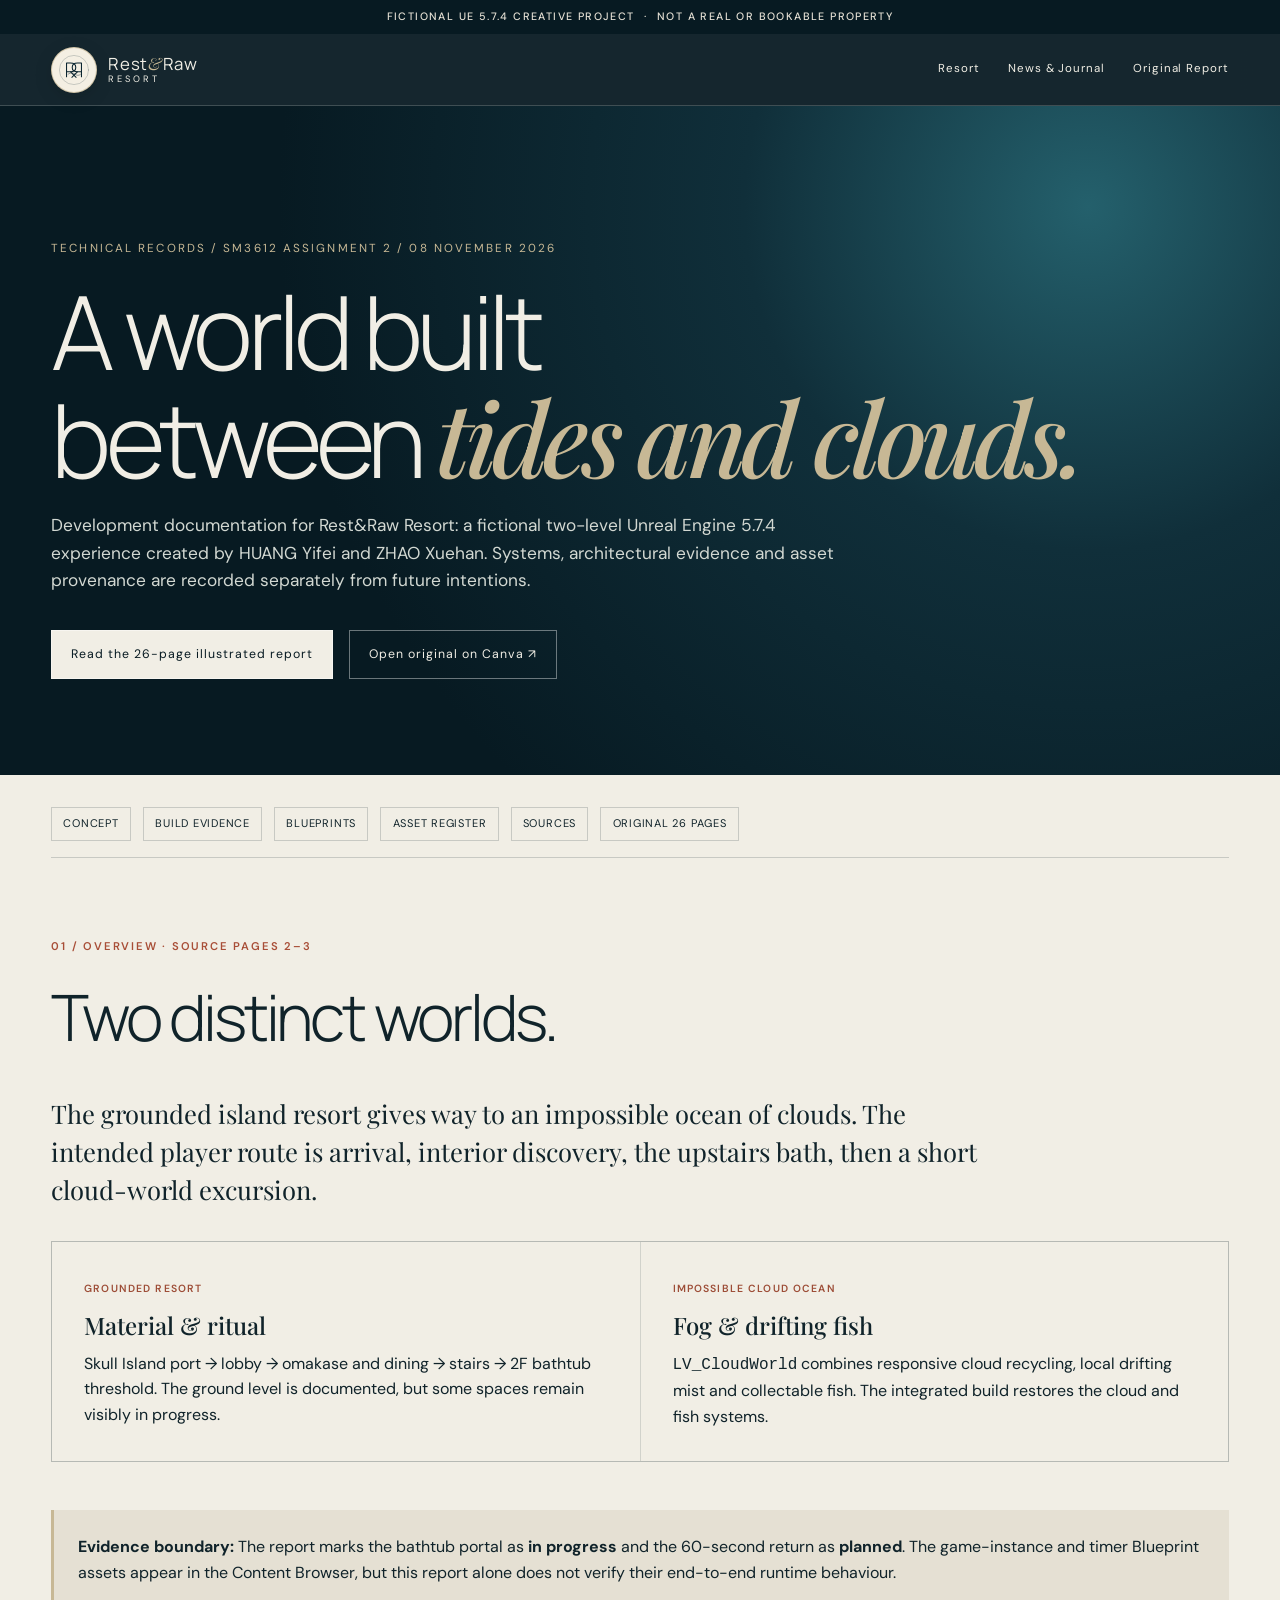
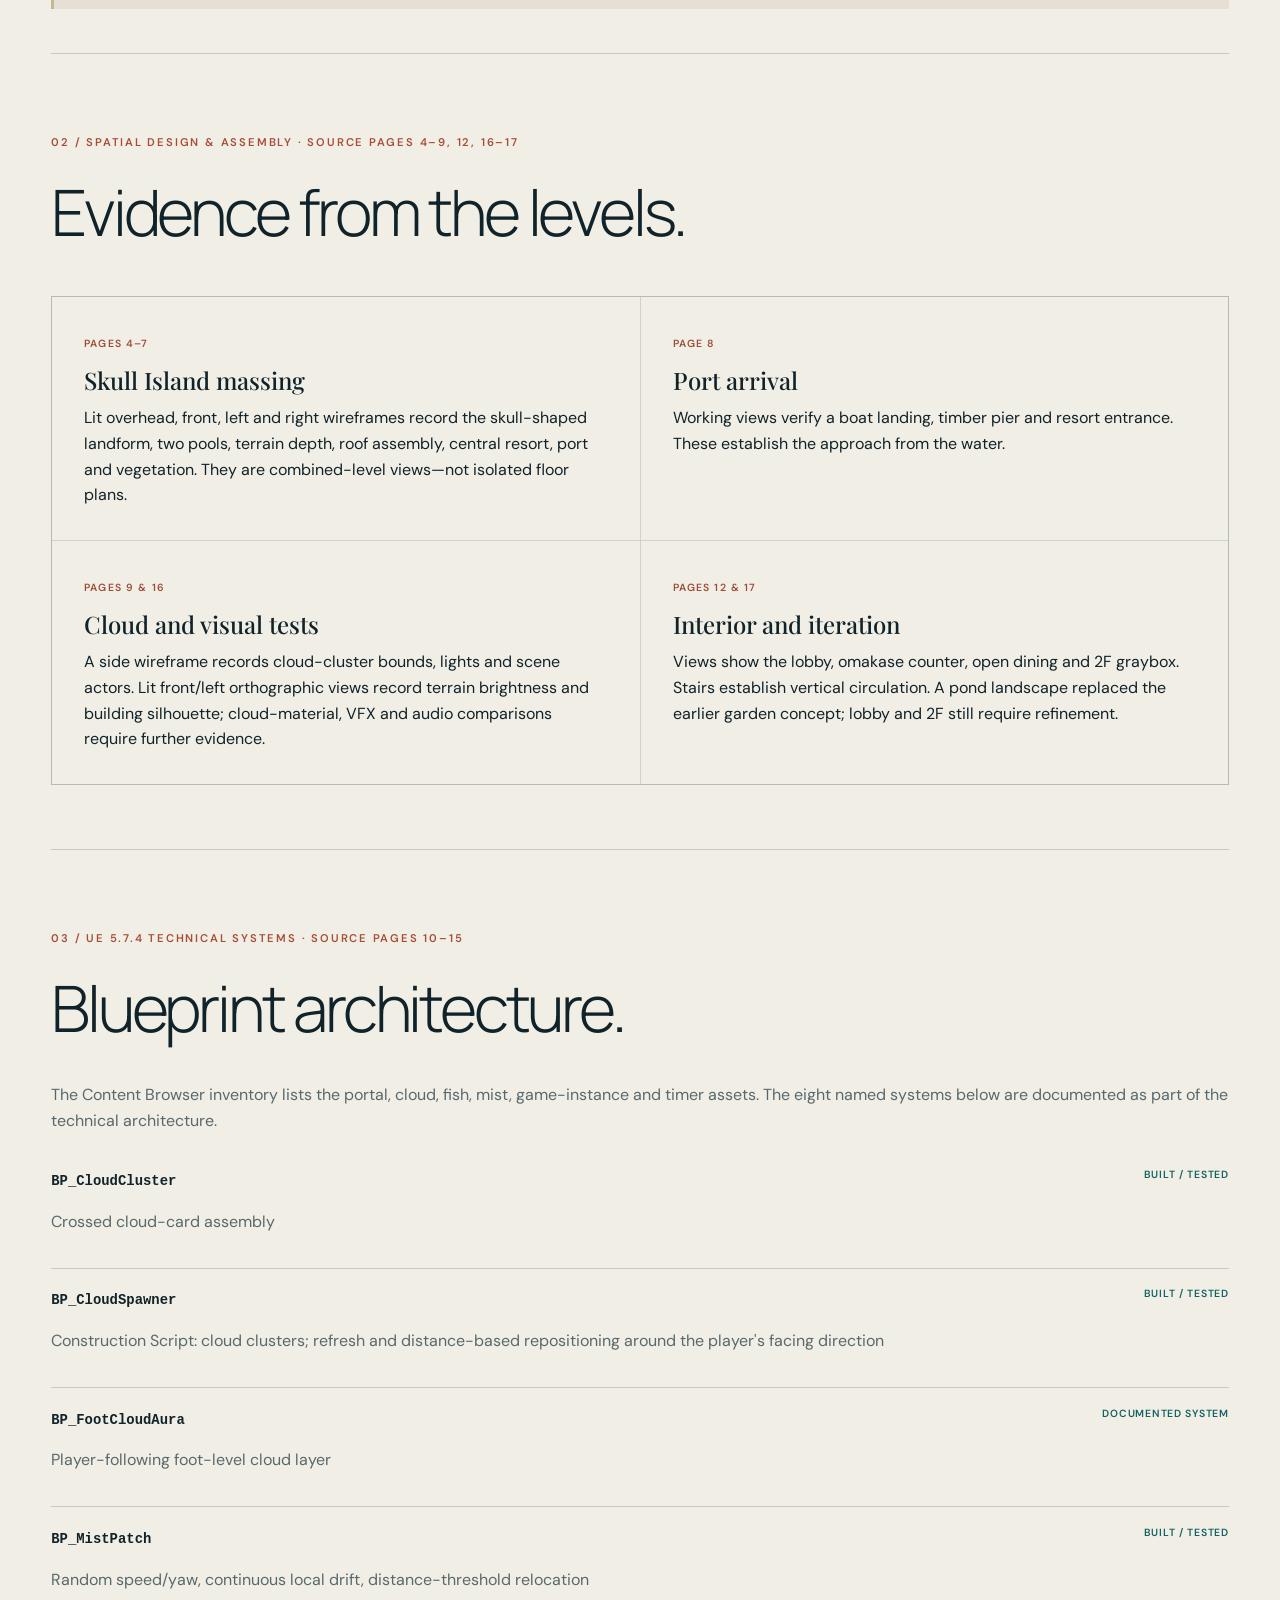
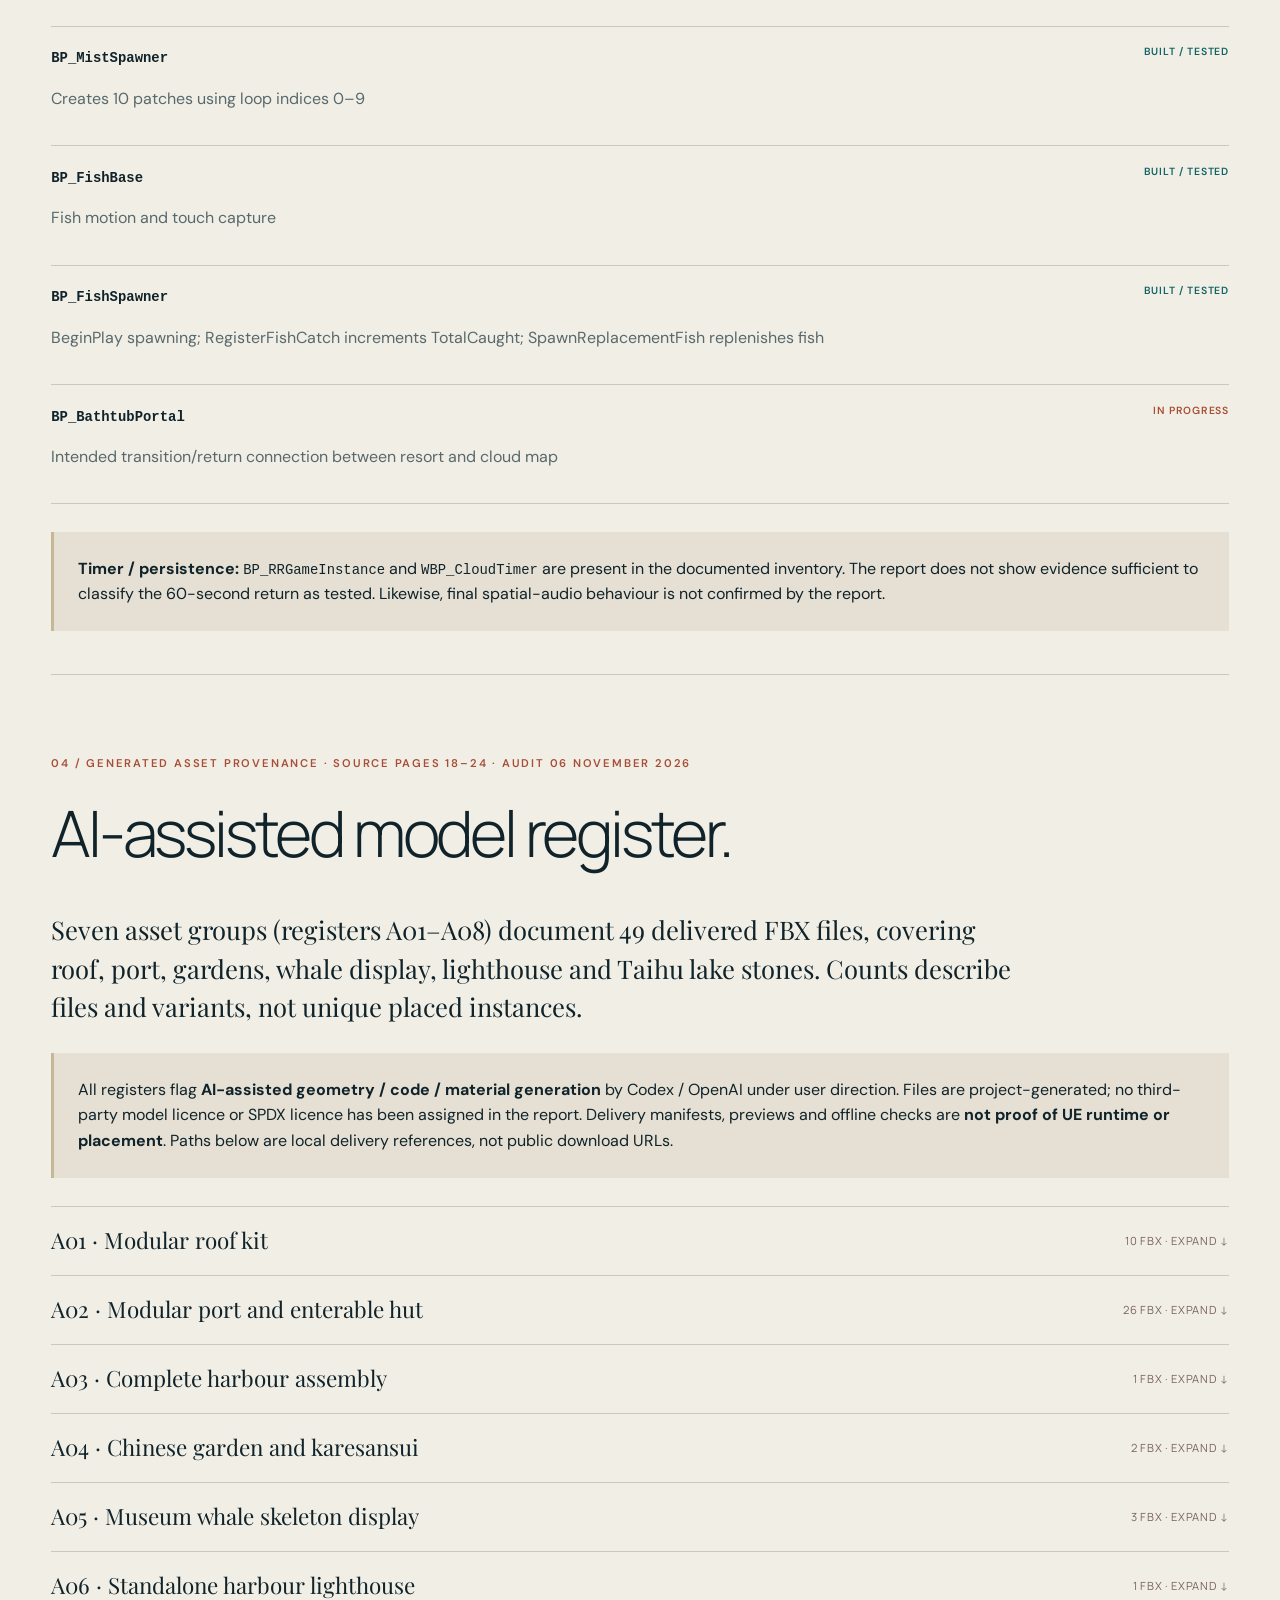
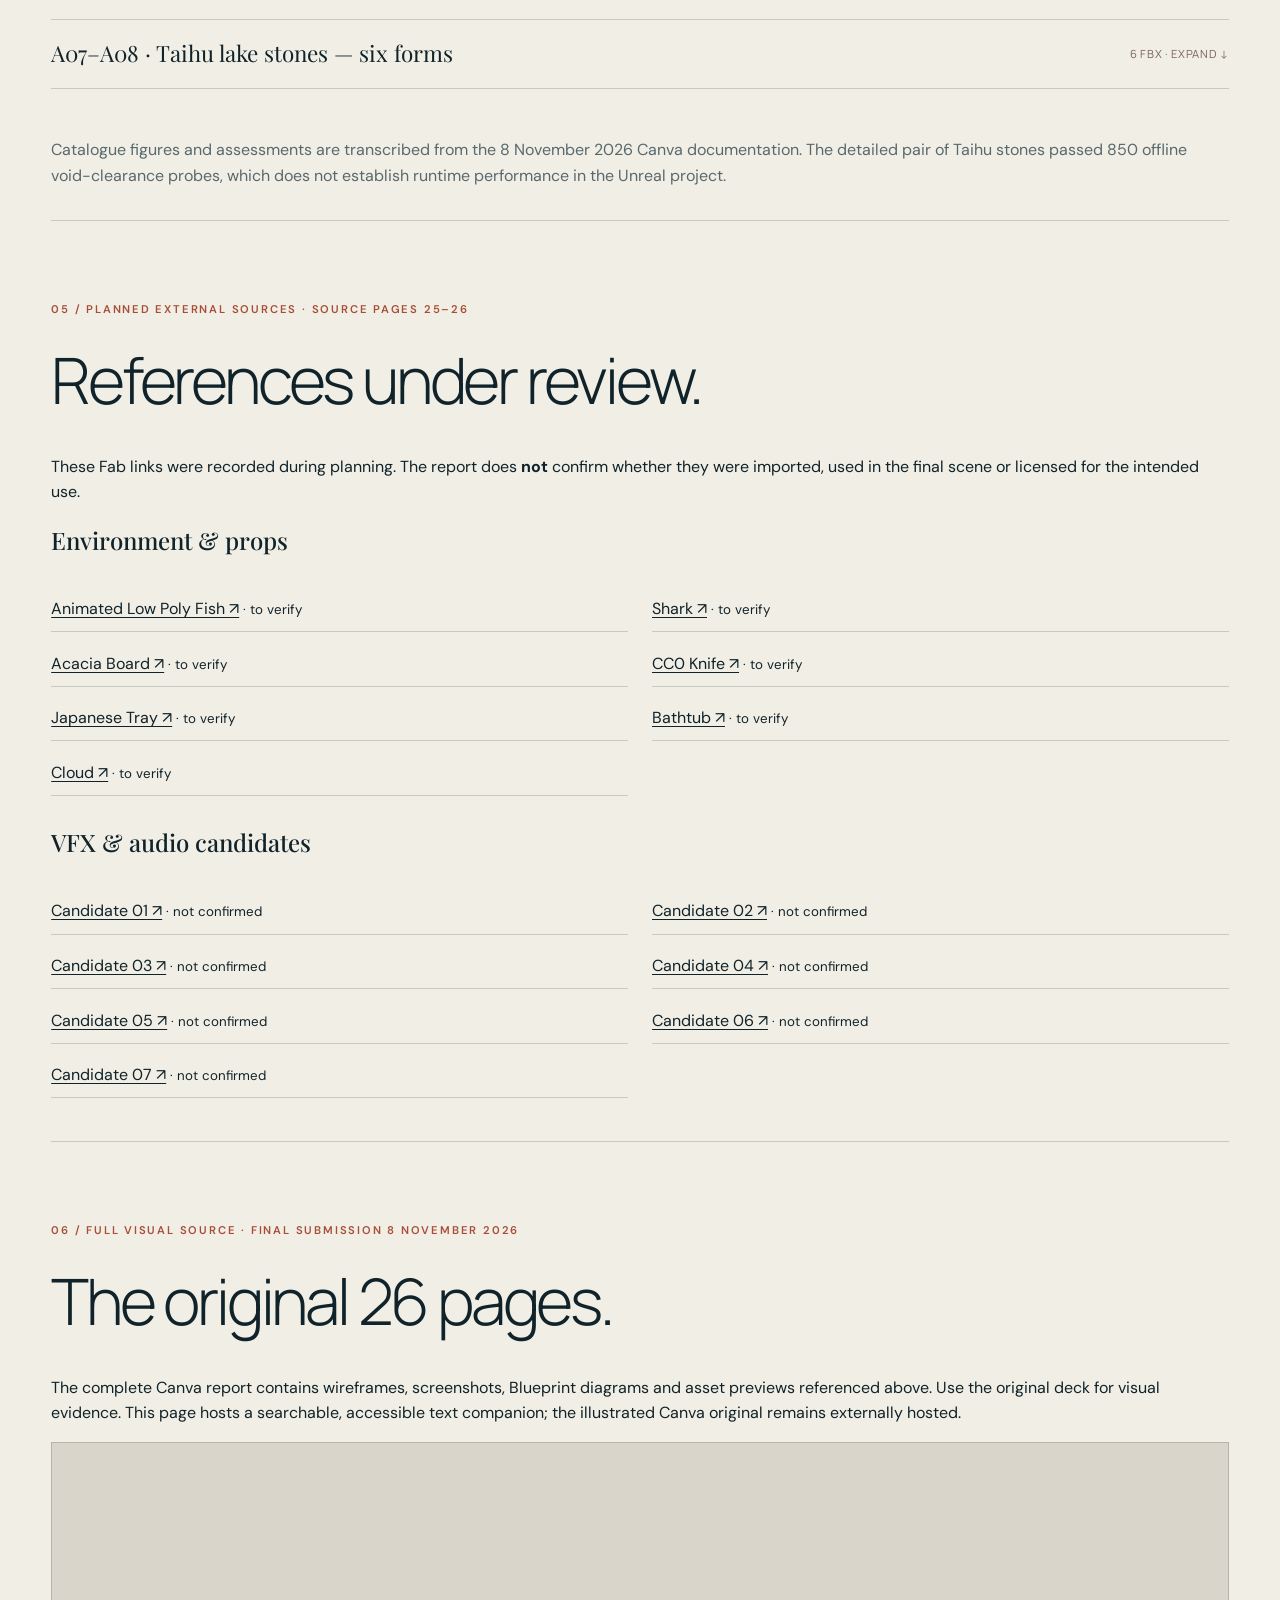
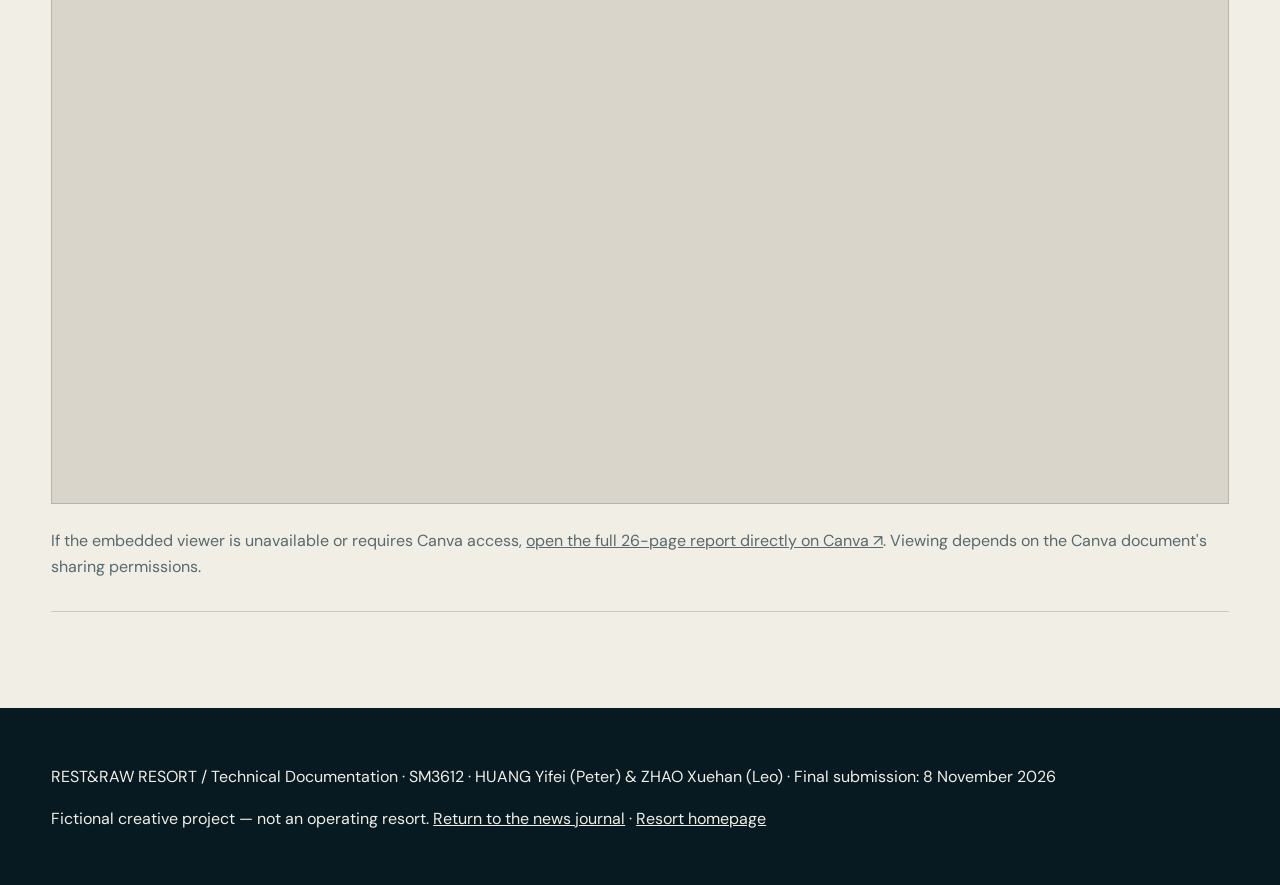
==== documentation.html @ b6c7cab7 "Publish 26-page Rest&Raw technical report as detailed website documentation" ====
<!doctype html>
<html lang="en">
<head>
  <meta charset="UTF-8"><meta name="viewport" content="width=device-width, initial-scale=1">
  <meta name="theme-color" content="#071a22">
  <meta name="description" content="Rest&Raw Resort: 26-page 2026 Unreal Engine 5.7.4 documentation, technical systems, build evidence and AI-assisted asset register.">
  <meta property="og:title" content="Technical documentation — Rest&Raw Resort">
  <title>Technical Documentation | Rest&amp;Raw Resort</title>
  <link rel="icon" href="assets/favicon.svg" type="image/svg+xml">
  <link rel="stylesheet" href="styles.css">
  <style>
    .doc-hero{background:radial-gradient(circle at 85% 15%,#24606c 0%,#102f3a 28%,#071a22 66%);color:var(--paper);padding:8rem var(--page-pad) 6rem}
    .doc-kicker{color:var(--sand);font-size:.73rem;text-transform:uppercase;letter-spacing:.18em}
    .doc-hero h1{font-family:var(--display);font-weight:300;letter-spacing:-.055em;font-size:clamp(3.5rem,8vw,8.5rem);line-height:1.01;max-width:1050px;margin:1.3rem 0}
    .doc-hero h1 em{font-family:var(--serif);color:var(--sand);font-weight:500}
    .doc-hero p{max-width:790px;color:#d2d8d2;font-size:1.08rem}
    .doc-cta{display:flex;flex-wrap:wrap;gap:1rem;margin-top:2.2rem}
    .doc-cta a{display:inline-block;padding:.85rem 1.2rem;border:1px solid rgba(255,255,255,.4);font-size:.77rem;letter-spacing:.08em}
    .doc-cta a:first-child{color:#071a22;background:#f1eee5}
    .doc-main{background:var(--paper);color:var(--ink);padding-bottom:6rem}
    .doc-content{width:min(1250px,calc(100% - 2 * var(--page-pad)));margin:0 auto}
    .doc-toc{display:flex;flex-wrap:wrap;gap:.75rem;padding:2rem 0 1rem;border-bottom:1px solid var(--line)}
    .doc-toc a{font-size:.69rem;text-transform:uppercase;letter-spacing:.07em;padding:.45rem .7rem;border:1px solid var(--line)}
    .doc-section{padding:5rem 0 1rem;border-bottom:1px solid var(--line)}
    .doc-label{display:block;color:#a84e37;font-size:.7rem;text-transform:uppercase;letter-spacing:.16em;font-weight:600}
    .doc-section h2{font-family:var(--display);font-weight:300;font-size:clamp(2.4rem,5vw,5.2rem);letter-spacing:-.05em;margin:.6rem 0 1.4rem}
    .doc-section h3{font-family:var(--serif);font-size:1.5rem;font-weight:500;margin:0 0 .75rem}
    .doc-lead{font-family:var(--serif);font-size:clamp(1.3rem,2vw,1.9rem);line-height:1.5;max-width:960px}
    .doc-muted,.doc-footnote{color:#58696d}
    .doc-grid{display:grid;grid-template-columns:repeat(2,minmax(0,1fr));gap:1px;background:rgba(16,35,42,.14);border:1px solid rgba(16,35,42,.14);margin:2rem 0 3rem}
    .doc-card{background:var(--paper);padding:2rem}
    .doc-card h3{margin:.4rem 0}
    .doc-card p{margin:.4rem 0 0}
    .doc-tag{font-size:.65rem;letter-spacing:.11em;font-weight:600;text-transform:uppercase;color:#9d4d37}
    .doc-system{display:flex;gap:1rem;justify-content:space-between;border-bottom:1px solid var(--line);padding:1.1rem 0}
    .doc-system code,.doc-file-table code,.doc-note code{font-family:ui-monospace,monospace;font-size:.87em;overflow-wrap:anywhere}
    .doc-status{white-space:nowrap;color:#126365;text-transform:uppercase;font-size:.65rem;font-weight:600;letter-spacing:.07em}
    .doc-status.pending{color:#a84e37}
    .doc-note{padding:1.5rem;background:var(--paper-soft);border-left:3px solid var(--sand);margin:1.7rem 0}
    .doc-register{margin:1.8rem 0 3rem}
    details.doc-asset{border-top:1px solid var(--line);padding:1rem 0}
    details.doc-asset:last-child{border-bottom:1px solid var(--line)}
    .doc-asset summary{cursor:pointer;display:flex;gap:1rem;align-items:center;justify-content:space-between;font-family:var(--serif);font-size:1.4rem}
    .doc-asset summary span{font-family:var(--display);font-size:.7rem;letter-spacing:.06em;text-transform:uppercase;color:#7a6460}
    .doc-asset-body{padding:1.3rem 0 1rem}
    .doc-file-table{width:100%;border-collapse:collapse;margin:1rem 0}
    .doc-file-table th,.doc-file-table td{padding:.6rem;border-bottom:1px solid var(--line);text-align:left}
    .doc-file-table td:last-child,.doc-file-table th:last-child{text-align:right;white-space:nowrap}
    .doc-file-table th{font-size:.67rem;color:#607279;letter-spacing:.1em;text-transform:uppercase}
    .doc-links{display:grid;grid-template-columns:repeat(2,minmax(0,1fr));gap:.55rem 1.5rem;padding:0;margin:1.7rem 0;list-style:none}
    .doc-links li{border-bottom:1px solid var(--line);padding:.6rem 0}
    .doc-links a{text-decoration:underline;text-underline-offset:3px;overflow-wrap:anywhere}
    .doc-embed{aspect-ratio:16/9;width:100%;border:1px solid var(--line);background:#d9d5cb}
    .doc-end{background:var(--deep);color:var(--paper);padding:2.5rem var(--page-pad)}
    .doc-end a{text-decoration:underline}
    @media(max-width:820px){.doc-hero{padding:6rem var(--page-pad) 3rem}.doc-grid,.doc-links{grid-template-columns:1fr}.doc-asset summary{align-items:flex-start;flex-direction:column}.doc-file-table{font-size:.78rem}.doc-content{width:calc(100% - 2 * var(--page-pad))}}
  </style>
</head>
<body>
 <a class="skip-link" href="#doc-main">Skip to content</a>
 <div class="project-notice" role="note"><span>Fictional UE 5.7.4 creative project</span><span aria-hidden="true">·</span><span>Not a real or bookable property</span></div>
 <header class="site-header is-fixed" style="position:relative;top:0">
   <a class="brand" href="index.html#home" aria-label="Rest and Raw Resort home"><img src="assets/rr-mark.svg" alt="" width="44" height="44"><span class="brand-wordmark">Rest<span>&amp;</span>Raw</span><span class="brand-descriptor">Resort</span></a>
   <nav class="primary-nav" aria-label="Site navigation" style="position:static;opacity:1;pointer-events:auto;transform:none;padding:0;background:transparent">
      <a href="index.html#story">Resort</a><a href="index.html#journal">News &amp; Journal</a><a href="#source">Original Report</a>
   </nav>
 </header>
 <section class="doc-hero">
   <span class="doc-kicker">Technical records / SM3612 Assignment 2 / 08 November 2026</span>
   <h1>A world built<br>between <em>tides and clouds.</em></h1>
   <p>Development documentation for Rest&amp;Raw Resort: a fictional two-level Unreal Engine 5.7.4 experience created by HUANG Yifei and ZHAO Xuehan. Systems, architectural evidence and asset provenance are recorded separately from future intentions.</p>
   <div class="doc-cta"><a href="#source">Read the 26-page illustrated report</a><a href="https://www.canva.com/d/Az1NH0qhPV_I26n" target="_blank" rel="noopener noreferrer">Open original on Canva ↗</a></div>
 </section>
 <main class="doc-main" id="doc-main"><div class="doc-content">
  <nav class="doc-toc" aria-label="On this page"><a href="#overview">Concept</a><a href="#architecture">Build evidence</a><a href="#blueprints">Blueprints</a><a href="#asset-register">Asset register</a><a href="#sources">Sources</a><a href="#source">Original 26 pages</a></nav>
  <section id="overview" class="doc-section">
   <span class="doc-label">01 / Overview · Source pages 2–3</span><h2>Two distinct worlds.</h2>
   <p class="doc-lead">The grounded island resort gives way to an impossible ocean of clouds. The intended player route is arrival, interior discovery, the upstairs bath, then a short cloud-world excursion.</p>
   <div class="doc-grid">
     <div class="doc-card"><span class="doc-tag">Grounded resort</span><h3>Material &amp; ritual</h3><p>Skull Island port → lobby → omakase and dining → stairs → 2F bathtub threshold. The ground level is documented, but some spaces remain visibly in progress.</p></div>
     <div class="doc-card"><span class="doc-tag">Impossible cloud ocean</span><h3>Fog &amp; drifting fish</h3><p><code>LV_CloudWorld</code> combines responsive cloud recycling, local drifting mist and collectable fish. The integrated build restores the cloud and fish systems.</p></div>
   </div>
   <div class="doc-note"><strong>Evidence boundary:</strong> The report marks the bathtub portal as <strong>in progress</strong> and the 60-second return as <strong>planned</strong>. The game-instance and timer Blueprint assets appear in the Content Browser, but this report alone does not verify their end-to-end runtime behaviour.</div>
  </section>
  <section id="architecture" class="doc-section">
   <span class="doc-label">02 / Spatial design &amp; assembly · Source pages 4–9, 12, 16–17</span><h2>Evidence from the levels.</h2>
   <div class="doc-grid">
     <div class="doc-card"><span class="doc-tag">Pages 4–7</span><h3>Skull Island massing</h3><p>Lit overhead, front, left and right wireframes record the skull-shaped landform, two pools, terrain depth, roof assembly, central resort, port and vegetation. They are combined-level views—not isolated floor plans.</p></div>
     <div class="doc-card"><span class="doc-tag">Page 8</span><h3>Port arrival</h3><p>Working views verify a boat landing, timber pier and resort entrance. These establish the approach from the water.</p></div>
     <div class="doc-card"><span class="doc-tag">Pages 9 &amp; 16</span><h3>Cloud and visual tests</h3><p>A side wireframe records cloud-cluster bounds, lights and scene actors. Lit front/left orthographic views record terrain brightness and building silhouette; cloud-material, VFX and audio comparisons require further evidence.</p></div>
     <div class="doc-card"><span class="doc-tag">Pages 12 &amp; 17</span><h3>Interior and iteration</h3><p>Views show the lobby, omakase counter, open dining and 2F graybox. Stairs establish vertical circulation. A pond landscape replaced the earlier garden concept; lobby and 2F still require refinement.</p></div>
   </div>
  </section>
  <section id="blueprints" class="doc-section">
    <span class="doc-label">03 / UE 5.7.4 technical systems · Source pages 10–15</span><h2>Blueprint architecture.</h2>
    <p class="doc-muted">The Content Browser inventory lists the portal, cloud, fish, mist, game-instance and timer assets. The eight named systems below are documented as part of the technical architecture.</p>
    <div class="doc-system"><div><strong><code>BP_CloudCluster</code></strong><p class="doc-muted">Crossed cloud-card assembly</p></div><span class="doc-status ">Built / tested</span></div>
<div class="doc-system"><div><strong><code>BP_CloudSpawner</code></strong><p class="doc-muted">Construction Script: cloud clusters; refresh and distance-based repositioning around the player&#39;s facing direction</p></div><span class="doc-status ">Built / tested</span></div>
<div class="doc-system"><div><strong><code>BP_FootCloudAura</code></strong><p class="doc-muted">Player-following foot-level cloud layer</p></div><span class="doc-status ">Documented system</span></div>
<div class="doc-system"><div><strong><code>BP_MistPatch</code></strong><p class="doc-muted">Random speed/yaw, continuous local drift, distance-threshold relocation</p></div><span class="doc-status ">Built / tested</span></div>
<div class="doc-system"><div><strong><code>BP_MistSpawner</code></strong><p class="doc-muted">Creates 10 patches using loop indices 0–9</p></div><span class="doc-status ">Built / tested</span></div>
<div class="doc-system"><div><strong><code>BP_FishBase</code></strong><p class="doc-muted">Fish motion and touch capture</p></div><span class="doc-status ">Built / tested</span></div>
<div class="doc-system"><div><strong><code>BP_FishSpawner</code></strong><p class="doc-muted">BeginPlay spawning; RegisterFishCatch increments TotalCaught; SpawnReplacementFish replenishes fish</p></div><span class="doc-status ">Built / tested</span></div>
<div class="doc-system"><div><strong><code>BP_BathtubPortal</code></strong><p class="doc-muted">Intended transition/return connection between resort and cloud map</p></div><span class="doc-status pending">In progress</span></div>
    <div class="doc-note"><strong>Timer / persistence:</strong> <code>BP_RRGameInstance</code> and <code>WBP_CloudTimer</code> are present in the documented inventory. The report does not show evidence sufficient to classify the 60-second return as tested. Likewise, final spatial-audio behaviour is not confirmed by the report.</div>
  </section>
  <section id="asset-register" class="doc-section">
    <span class="doc-label">04 / Generated asset provenance · Source pages 18–24 · Audit 06 November 2026</span><h2>AI-assisted model register.</h2>
    <p class="doc-lead">Seven asset groups (registers A01–A08) document 49 delivered FBX files, covering roof, port, gardens, whale display, lighthouse and Taihu lake stones. Counts describe files and variants, not unique placed instances.</p>
    <div class="doc-note">All registers flag <strong>AI-assisted geometry / code / material generation</strong> by Codex / OpenAI under user direction. Files are project-generated; no third-party model licence or SPDX licence has been assigned in the report. Delivery manifests, previews and offline checks are <strong>not proof of UE runtime or placement</strong>. Paths below are local delivery references, not public download URLs.</div>
    <div class="doc-register">
      <details class="doc-asset"><summary>A01 · Modular roof kit <span>10 FBX · expand ↓</span></summary><div class="doc-asset-body"><p><strong>Modifications:</strong> Roof tile courses, curved eaves, brass trims, UVs and assembly pivots.</p><p><strong>Scene status:</strong> Resort roof system; assembly appears in report. Exact module variants in scene to verify.</p><p><strong>Local delivery:</strong> <code>outputs/SkullIsland_RoofKit/</code></p><table class="doc-file-table"><thead><tr><th>Mesh / FBX</th><th>Triangles</th></tr></thead><tbody><tr><td><code>SM_Roof_Main_40x28</code></td><td>169,052</td></tr><tr><td><code>SM_Roof_Upper_28x18</code></td><td>94,864</td></tr><tr><td><code>SM_Roof_Wing_24x14</code></td><td>73,424</td></tr><tr><td><code>SM_Roof_Gable_24x14</code></td><td>60,568</td></tr><tr><td><code>SM_Roof_Entry_16x10</code></td><td>49,084</td></tr><tr><td><code>SM_Roof_Pavilion_18x18</code></td><td>69,408</td></tr><tr><td><code>SM_Roof_Pavilion_12x12</code></td><td>44,000</td></tr><tr><td><code>SM_Corridor_Straight_8x8</code></td><td>19,624</td></tr><tr><td><code>SM_Corridor_EndHip_4x8</code></td><td>20,612</td></tr><tr><td><code>SM_Corridor_Cross_8x8</code></td><td>33,936</td></tr></tbody></table></div></details>
<details class="doc-asset"><summary>A02 · Modular port and enterable hut <span>26 FBX · expand ↓</span></summary><div class="doc-asset-body"><p><strong>Modifications:</strong> Decks, wall modules, door pivots, roof, piles, railings, steps, lamps, props, and segmented UCX.</p><p><strong>Scene status:</strong> Port arrival. FBX colour import reported successful; exact scene module usage to verify.</p><p><strong>Local delivery:</strong> <code>outputs/SkullIsland_HarborKit/</code></p><table class="doc-file-table"><thead><tr><th>Mesh / FBX</th><th>Triangles</th></tr></thead><tbody><tr><td><code>SM_Dock_Deck_4x4</code></td><td>932</td></tr><tr><td><code>SM_Dock_Deck_8x4</code></td><td>932</td></tr><tr><td><code>SM_Dock_Platform_8x8</code></td><td>1,764</td></tr><tr><td><code>SM_Hut_Floor_8x8</code></td><td>1,764</td></tr><tr><td><code>SM_Hut_WallDoor_8m</code></td><td>444</td></tr><tr><td><code>SM_Hut_WallWindow_8m</code></td><td>588</td></tr><tr><td><code>SM_Hut_WallSolid_8m</code></td><td>372</td></tr><tr><td><code>SM_Hut_CornerPost_4m</code></td><td>48</td></tr><tr><td><code>SM_Hut_CeilingBeam_8m</code></td><td>12</td></tr><tr><td><code>SM_Hut_DoorLeaf_1p25m</code></td><td>128</td></tr><tr><td><code>SM_Hut_Roof_10p4x9p6</code></td><td>40,548</td></tr><tr><td><code>SM_Dock_Pile_6m</code></td><td>176</td></tr><tr><td><code>SM_Dock_Railing_4m</code></td><td>108</td></tr><tr><td><code>SM_Dock_EdgeBeam_4m</code></td><td>12</td></tr><tr><td><code>SM_Dock_Ramp_4x4_Rise1m</code></td><td>336</td></tr><tr><td><code>SM_Dock_Stairs_4x2_Rise1m</code></td><td>84</td></tr><tr><td><code>SM_Lantern_Wall_0p6m</code></td><td>108</td></tr><tr><td><code>SM_Lantern_Post_3m</code></td><td>96</td></tr><tr><td><code>SM_Prop_Crate_1p1m</code></td><td>360</td></tr><tr><td><code>SM_Prop_Barrel_0p9m</code></td><td>396</td></tr><tr><td><code>SM_Mooring_Bollard_0p7m</code></td><td>100</td></tr><tr><td><code>SM_Interior_Counter_3m</code></td><td>72</td></tr><tr><td><code>SM_Interior_Bench_2m</code></td><td>48</td></tr><tr><td><code>SM_Harbor_Sign_PORT_3m</code></td><td>336</td></tr><tr><td><code>SM_Harbor_Banner_6m</code></td><td>1,544</td></tr><tr><td><code>SM_Hut_Enterable_8x8</code></td><td>45,508</td></tr></tbody></table></div></details>
<details class="doc-asset"><summary>A03 · Complete harbour assembly <span>1 FBX · expand ↓</span></summary><div class="doc-asset-body"><p><strong>Modifications:</strong> Dock and hut combined; custom collision preserves interior openings.</p><p><strong>Scene status:</strong> Port / arrival is visible; exact whole-port file match to verify.</p><p><strong>Local delivery:</strong> <code>outputs/SkullIsland_Harbor_Complete/</code></p><table class="doc-file-table"><thead><tr><th>Mesh / FBX</th><th>Triangles</th></tr></thead><tbody><tr><td><code>SM_Harbor_Complete</code></td><td>92,132</td></tr></tbody></table></div></details>
<details class="doc-asset"><summary>A04 · Chinese garden and karesansui <span>2 FBX · expand ↓</span></summary><div class="doc-asset-body"><p><strong>Modifications:</strong> Two circular assemblies, roughly 19.94 m each; paving, planting, sand/stone relief, and UCX.</p><p><strong>Scene status:</strong> Earlier garden concept; pond replaced garden in current iteration. Final placement to verify.</p><p><strong>Local delivery:</strong> <code>outputs/SkullIsland_Gardens_UE57/</code></p><table class="doc-file-table"><thead><tr><th>Mesh / FBX</th><th>Triangles</th></tr></thead><tbody><tr><td><code>SM_ChineseGarden_Complete</code></td><td>58,276</td></tr><tr><td><code>SM_Karesansui_Complete</code></td><td>237,740</td></tr></tbody></table></div></details>
<details class="doc-asset"><summary>A05 · Museum whale skeleton display <span>3 FBX · expand ↓</span></summary><div class="doc-asset-body"><p><strong>Modifications:</strong> Original artistic whale skeleton, museum stand, ribs, spine, flippers, PBR, and UCX.</p><p><strong>Scene status:</strong> Lobby display visible; exact variant to verify.</p><p><strong>Local delivery:</strong> <code>outputs/SkullIsland_WhaleDisplay_UE57/</code></p><table class="doc-file-table"><thead><tr><th>Mesh / FBX</th><th>Triangles</th></tr></thead><tbody><tr><td><code>SM_WhaleDisplay_Complete</code></td><td>80,696</td></tr><tr><td><code>SM_WhaleSkeleton_Only</code></td><td>74,884</td></tr><tr><td><code>SM_WhaleStand_Only</code></td><td>5,812</td></tr></tbody></table></div></details>
<details class="doc-asset"><summary>A06 · Standalone harbour lighthouse <span>1 FBX · expand ↓</span></summary><div class="doc-asset-body"><p><strong>Modifications:</strong> Approximately 8.01 × 8.01 × 12.71 m; enterable tower with 52 stair treads, balcony, lantern, tiled roof, PBR, UCX.</p><p><strong>Scene status:</strong> Requested harbour landmark; final placement and runtime to verify.</p><p><strong>Local delivery:</strong> <code>outputs/SkullIsland_Lighthouse_UE57/</code></p><table class="doc-file-table"><thead><tr><th>Mesh / FBX</th><th>Triangles</th></tr></thead><tbody><tr><td><code>SM_Lighthouse_Complete</code></td><td>90,556</td></tr></tbody></table></div></details>
<details class="doc-asset"><summary>A07–A08 · Taihu lake stones — six forms <span>6 FBX · expand ↓</span></summary><div class="doc-asset-body"><p><strong>Modifications:</strong> Four 2K PBR forms, two 4K PBR detailed forms. Spiral Peak ~6.25 m, Dragon Ridge ~6.98 m. Detailed pair: 850 offline void probes passed.</p><p><strong>Scene status:</strong> Requested lake ornaments and focal stones; placement to verify. Offline checks only.</p><p><strong>Local delivery:</strong> <code>outputs/SkullIsland_TaihuRocks_UE57/ + outputs/SkullIsland_TaihuRocks_Detail_UE57/</code></p><table class="doc-file-table"><thead><tr><th>Mesh / FBX</th><th>Triangles</th></tr></thead><tbody><tr><td><code>SM_Taihu_01_CloudGate</code></td><td>61,002</td></tr><tr><td><code>SM_Taihu_02_SlenderPeak</code></td><td>37,180</td></tr><tr><td><code>SM_Taihu_03_LinglongScreen</code></td><td>52,586</td></tr><tr><td><code>SM_Taihu_04_RecliningWave</code></td><td>44,746</td></tr><tr><td><code>SM_Taihu_05_SpiralPeak</code></td><td>210,990</td></tr><tr><td><code>SM_Taihu_06_DragonRidge</code></td><td>306,632</td></tr></tbody></table></div></details>
    </div>
    <p class="doc-footnote">Catalogue figures and assessments are transcribed from the 8 November 2026 Canva documentation. The detailed pair of Taihu stones passed 850 offline void-clearance probes, which does not establish runtime performance in the Unreal project.</p>
  </section>
  <section id="sources" class="doc-section">
    <span class="doc-label">05 / Planned external sources · Source pages 25–26</span><h2>References under review.</h2>
    <p>These Fab links were recorded during planning. The report does <strong>not</strong> confirm whether they were imported, used in the final scene or licensed for the intended use.</p>
    <h3>Environment &amp; props</h3><ul class="doc-links"><li><a href="https://www.fab.com/listings/b99b6056-f756-4e3d-891b-3d6f9867d3ba" target="_blank" rel="noopener noreferrer">Animated Low Poly Fish ↗</a> <small>· to verify</small></li><li><a href="https://www.fab.com/listings/24d6dc8f-7a25-4252-b7d3-c46f01c02b04" target="_blank" rel="noopener noreferrer">Shark ↗</a> <small>· to verify</small></li><li><a href="https://www.fab.com/listings/43d4cf15-4f21-4471-8e6d-90bc001d3016" target="_blank" rel="noopener noreferrer">Acacia Board ↗</a> <small>· to verify</small></li><li><a href="https://www.fab.com/listings/b2ead203-d418-464f-b032-891550a03da3" target="_blank" rel="noopener noreferrer">CC0 Knife ↗</a> <small>· to verify</small></li><li><a href="https://www.fab.com/listings/8fa98a61-a4cf-4e20-8984-ada708a4b40e" target="_blank" rel="noopener noreferrer">Japanese Tray ↗</a> <small>· to verify</small></li><li><a href="https://www.fab.com/listings/b3d940ff-0ca0-4f4e-bd9e-fecf78e47157" target="_blank" rel="noopener noreferrer">Bathtub ↗</a> <small>· to verify</small></li><li><a href="https://www.fab.com/listings/6dd5d4e9-7e7d-4322-8522-a631daf8932d" target="_blank" rel="noopener noreferrer">Cloud ↗</a> <small>· to verify</small></li></ul>
    <h3>VFX &amp; audio candidates</h3><ul class="doc-links"><li><a href="https://www.fab.com/listings/d0fe50c4-6ebe-40d5-b78a-56960832f49e" target="_blank" rel="noopener noreferrer">Candidate 01 ↗</a> <small>· not confirmed</small></li><li><a href="https://www.fab.com/listings/2b923e61-b02d-4cc9-bd0b-b067c9e6056e" target="_blank" rel="noopener noreferrer">Candidate 02 ↗</a> <small>· not confirmed</small></li><li><a href="https://www.fab.com/listings/c00b1073-0f0b-42be-a049-fc4c22d0243f" target="_blank" rel="noopener noreferrer">Candidate 03 ↗</a> <small>· not confirmed</small></li><li><a href="https://www.fab.com/listings/875e3bdb-8e39-444a-94c1-12c4cf1f2ac9" target="_blank" rel="noopener noreferrer">Candidate 04 ↗</a> <small>· not confirmed</small></li><li><a href="https://www.fab.com/listings/41e52f11-7620-464b-b0d6-490260eec914" target="_blank" rel="noopener noreferrer">Candidate 05 ↗</a> <small>· not confirmed</small></li><li><a href="https://www.fab.com/listings/4e6897fd-1073-4875-b896-51477ab7f175" target="_blank" rel="noopener noreferrer">Candidate 06 ↗</a> <small>· not confirmed</small></li><li><a href="https://www.fab.com/listings/8b531a0f-4b55-442c-99a8-aec7c94449a6" target="_blank" rel="noopener noreferrer">Candidate 07 ↗</a> <small>· not confirmed</small></li></ul>
  </section>
  <section id="source" class="doc-section">
    <span class="doc-label">06 / Full visual source · Final submission 8 November 2026</span><h2>The original 26 pages.</h2>
    <p>The complete Canva report contains wireframes, screenshots, Blueprint diagrams and asset previews referenced above. Use the original deck for visual evidence. This page hosts a searchable, accessible text companion; the illustrated Canva original remains externally hosted.</p>
    <iframe class="doc-embed" title="Rest and Raw Resort technical documentation — 26-page Canva presentation" loading="lazy" src="https://www.canva.com/design/DAHaPzoWR0w/view?embed" allowfullscreen></iframe>
    <p class="doc-footnote">If the embedded viewer is unavailable or requires Canva access, <a href="https://www.canva.com/d/Az1NH0qhPV_I26n" target="_blank" rel="noopener noreferrer"><u>open the full 26-page report directly on Canva ↗</u></a>. Viewing depends on the Canva document's sharing permissions.</p>
  </section>
 </div></main>
 <footer class="doc-end"><p>REST&amp;RAW RESORT / Technical Documentation · SM3612 · HUANG Yifei (Peter) &amp; ZHAO Xuehan (Leo) · Final submission: 8 November 2026</p><p>Fictional creative project — not an operating resort. <a href="index.html#journal">Return to the news journal</a> · <a href="index.html#home">Resort homepage</a></p></footer>
</body></html>
---- styles.css ----
@import url("https://fonts.googleapis.com/css2?family=DM+Sans:wght@300;400;500;600&family=Manrope:wght@300;400;500&family=Playfair+Display:ital,wght@0,500;1,500&display=swap");

:root {
  --ink: #10232a;
  --deep: #071a22;
  --deep-soft: #0c2831;
  --paper: #f1eee5;
  --paper-soft: #e5e0d3;
  --sand: #c7b895;
  --aqua: #65c8cb;
  --coral: #d85c43;
  --line: rgba(16, 35, 42, 0.18);
  --white-line: rgba(255, 255, 255, 0.18);
  --serif: "Playfair Display", Georgia, serif;
  --sans: "DM Sans", Arial, sans-serif;
  --display: "Manrope", Arial, sans-serif;
  --page-pad: clamp(1.25rem, 4vw, 4.5rem);
  --section-pad: clamp(5rem, 10vw, 10rem);
}

*,
*::before,
*::after {
  box-sizing: border-box;
}

html {
  scroll-behavior: smooth;
  scroll-padding-top: 7.5rem;
}

body {
  margin: 0;
  color: var(--ink);
  background: var(--paper);
  font-family: var(--sans);
  font-size: 1rem;
  line-height: 1.6;
  text-rendering: optimizeLegibility;
}

body.nav-open {
  overflow: hidden;
}

img {
  display: block;
  max-width: 100%;
}

a {
  color: inherit;
  text-decoration: none;
}

button,
input,
select {
  font: inherit;
}

button,
a {
  -webkit-tap-highlight-color: transparent;
}

::selection {
  color: var(--paper);
  background: var(--coral);
}

.sr-only {
  position: absolute;
  width: 1px;
  height: 1px;
  padding: 0;
  margin: -1px;
  overflow: hidden;
  clip: rect(0, 0, 0, 0);
  white-space: nowrap;
  border: 0;
}

.skip-link {
  position: fixed;
  z-index: 1000;
  top: 0.75rem;
  left: 0.75rem;
  padding: 0.7rem 1rem;
  color: var(--deep);
  background: var(--paper);
  transform: translateY(-180%);
  transition: transform 0.2s ease;
}

.skip-link:focus {
  transform: translateY(0);
}

.project-notice {
  position: relative;
  z-index: 101;
  display: flex;
  min-height: 34px;
  align-items: center;
  justify-content: center;
  gap: 0.6rem;
  padding: 0.45rem var(--page-pad);
  color: #e6e1d5;
  background: var(--deep);
  font-size: 0.67rem;
  font-weight: 500;
  letter-spacing: 0.13em;
  line-height: 1.3;
  text-align: center;
  text-transform: uppercase;
}

.site-header {
  position: absolute;
  z-index: 100;
  top: 34px;
  right: 0;
  left: 0;
  display: flex;
  height: 88px;
  align-items: center;
  justify-content: space-between;
  padding: 0 var(--page-pad);
  color: #fff;
  border-bottom: 1px solid rgba(255, 255, 255, 0.2);
  transition: background 0.35s ease, height 0.35s ease, transform 0.35s ease;
}

.site-header.is-fixed {
  position: fixed;
  top: 0;
  height: 72px;
  color: var(--paper);
  background: rgba(7, 26, 34, 0.94);
  border-color: var(--white-line);
  backdrop-filter: blur(16px);
}

.brand {
  display: grid;
  grid-template-columns: auto auto;
  align-items: center;
  column-gap: 0.7rem;
  color: currentColor;
}

.brand img {
  grid-row: 1 / 3;
  width: 46px;
  height: 46px;
  padding: 6px;
  background: #f4efe3;
  border: 1px solid rgba(199, 184, 149, 0.72);
  border-radius: 50%;
  box-shadow: 0 5px 18px rgba(0, 0, 0, 0.16);
}

.brand-wordmark {
  align-self: end;
  font-family: var(--display);
  font-size: 1.05rem;
  font-weight: 400;
  letter-spacing: 0.04em;
  line-height: 1.1;
}

.brand-wordmark span {
  color: var(--sand);
  font-family: var(--serif);
  font-style: italic;
}

.brand-descriptor {
  align-self: start;
  font-size: 0.58rem;
  letter-spacing: 0.32em;
  line-height: 1.2;
  text-transform: uppercase;
}

.primary-nav {
  display: flex;
  align-items: center;
  gap: clamp(1.1rem, 2.2vw, 2.8rem);
}

.primary-nav a {
  position: relative;
  padding: 0.6rem 0;
  font-size: 0.72rem;
  letter-spacing: 0.08em;
}

.primary-nav a::after {
  position: absolute;
  right: 0;
  bottom: 0.25rem;
  left: 0;
  height: 1px;
  content: "";
  background: var(--sand);
  transform: scaleX(0);
  transform-origin: right;
  transition: transform 0.25s ease;
}

.primary-nav a:hover::after,
.primary-nav a.is-active::after,
.primary-nav a:focus-visible::after {
  transform: scaleX(1);
  transform-origin: left;
}

.menu-toggle {
  display: none;
  width: 46px;
  height: 46px;
  padding: 0;
  color: currentColor;
  background: transparent;
  border: 1px solid currentColor;
  border-radius: 50%;
}

.hero {
  position: relative;
  min-height: calc(100svh - 34px);
  overflow: hidden;
  color: #fff;
  background: var(--deep);
}

.hero-image,
.hero-shade {
  position: absolute;
  inset: 0;
  width: 100%;
  height: 100%;
}

.hero-image {
  object-fit: cover;
  object-position: center;
  animation: hero-breathe 18s ease-in-out infinite alternate;
}

.hero-shade {
  background:
    linear-gradient(90deg, rgba(5, 20, 29, 0.9) 0%, rgba(5, 20, 29, 0.56) 38%, rgba(5, 20, 29, 0.08) 72%),
    linear-gradient(0deg, rgba(5, 20, 29, 0.75) 0%, transparent 45%);
}

@keyframes hero-breathe {
  from { transform: scale(1); }
  to { transform: scale(1.035); }
}

.hero-content {
  position: relative;
  z-index: 2;
  display: flex;
  width: min(760px, 86vw);
  min-height: calc(100svh - 34px);
  flex-direction: column;
  justify-content: center;
  padding: 10rem 0 8rem var(--page-pad);
}

.eyebrow {
  display: flex;
  align-items: center;
  gap: 0.8rem;
  margin: 0 0 1.8rem;
  color: rgba(16, 35, 42, 0.72);
  font-size: 0.68rem;
  font-weight: 600;
  letter-spacing: 0.17em;
  line-height: 1.3;
  text-transform: uppercase;
}

.eyebrow::before {
  width: 34px;
  height: 1px;
  content: "";
  background: currentColor;
}

.eyebrow.light {
  color: rgba(255, 255, 255, 0.72);
}

.hero h1,
.section h2,
.cloud-section h2,
.credits-section h2 {
  margin: 0;
  font-family: var(--display);
  font-weight: 300;
  letter-spacing: -0.055em;
  line-height: 0.98;
}

.hero h1 {
  max-width: 760px;
  font-size: clamp(3.5rem, 7.6vw, 8rem);
}

.hero h1 em {
  color: var(--sand);
  font-family: var(--serif);
  font-weight: 500;
}

.hero-copy {
  max-width: 590px;
  margin: 2rem 0 0;
  color: rgba(255, 255, 255, 0.78);
  font-family: var(--display);
  font-size: clamp(1rem, 1.4vw, 1.28rem);
  font-weight: 300;
}

.hero-actions {
  display: flex;
  align-items: center;
  gap: 2rem;
  margin-top: 2.6rem;
}

.button {
  display: inline-flex;
  min-height: 50px;
  align-items: center;
  justify-content: center;
  padding: 0.8rem 1.4rem;
  font-size: 0.74rem;
  font-weight: 600;
  letter-spacing: 0.08em;
  text-transform: uppercase;
  transition: color 0.25s ease, background 0.25s ease, transform 0.25s ease;
}

.button:hover,
.button:focus-visible {
  transform: translateY(-2px);
}

.button-primary {
  color: var(--deep);
  background: var(--paper);
}

.button-primary:hover,
.button-primary:focus-visible {
  background: var(--sand);
}

.text-link {
  display: inline-flex;
  align-items: center;
  gap: 0.65rem;
  padding: 0.35rem 0;
  font-size: 0.74rem;
  letter-spacing: 0.08em;
  border-bottom: 1px solid currentColor;
}

.text-link span {
  transition: transform 0.2s ease;
}

.text-link:hover span {
  transform: translate(3px, 3px);
}

.text-link.light {
  color: rgba(255, 255, 255, 0.8);
}

.hero-meta {
  position: absolute;
  z-index: 2;
  right: var(--page-pad);
  bottom: 2rem;
  display: flex;
  gap: 2.5rem;
  color: rgba(255, 255, 255, 0.6);
  font-size: 0.62rem;
  letter-spacing: 0.13em;
  text-transform: uppercase;
}

.hero-orbit {
  position: absolute;
  z-index: 2;
  top: 26%;
  right: 8%;
  display: grid;
  width: clamp(84px, 9vw, 138px);
  aspect-ratio: 1;
  place-items: center;
  color: rgba(255, 255, 255, 0.72);
  border: 1px solid rgba(255, 255, 255, 0.35);
  border-radius: 50%;
  animation: orbit-float 5s ease-in-out infinite;
}

.hero-orbit::before,
.hero-orbit::after {
  position: absolute;
  width: 7px;
  height: 7px;
  content: "";
  background: var(--sand);
  border-radius: 50%;
}

.hero-orbit::before { top: -4px; }
.hero-orbit::after { bottom: -4px; }

.hero-orbit span {
  font-family: var(--serif);
  font-size: clamp(1rem, 1.5vw, 1.5rem);
  font-style: italic;
}

@keyframes orbit-float {
  0%, 100% { transform: translateY(0); }
  50% { transform: translateY(-12px); }
}

.scroll-cue {
  position: absolute;
  z-index: 2;
  bottom: 1.9rem;
  left: var(--page-pad);
  display: flex;
  align-items: center;
  gap: 0.7rem;
  color: rgba(255, 255, 255, 0.58);
  font-size: 0.62rem;
  letter-spacing: 0.16em;
  text-transform: uppercase;
}

.scroll-cue span {
  display: block;
  width: 28px;
  height: 1px;
  overflow: hidden;
  background: rgba(255, 255, 255, 0.35);
}

.scroll-cue span::after {
  display: block;
  width: 14px;
  height: 1px;
  content: "";
  background: #fff;
  animation: scroll-pulse 2s ease-in-out infinite;
}

@keyframes scroll-pulse {
  from { transform: translateX(-16px); }
  to { transform: translateX(30px); }
}

.section {
  padding: var(--section-pad) var(--page-pad);
}

.section-grid {
  display: grid;
  grid-template-columns: minmax(0, 0.9fr) minmax(320px, 1.1fr);
  gap: clamp(3rem, 9vw, 10rem);
}

.section h2,
.credits-section h2 {
  font-size: clamp(2.8rem, 5.9vw, 6.6rem);
}

.story-section {
  position: relative;
  overflow: hidden;
}

.story-section::after {
  position: absolute;
  right: -12vw;
  bottom: -34vw;
  width: 58vw;
  aspect-ratio: 1;
  content: "";
  border: 1px solid var(--line);
  border-radius: 50%;
}

.story-copy {
  align-self: end;
  max-width: 700px;
}

.story-copy .lead {
  margin: 0 0 1.5rem;
  font-family: var(--serif);
  font-size: clamp(1.45rem, 2.35vw, 2.35rem);
  line-height: 1.35;
}

.story-copy > p:not(.lead) {
  max-width: 600px;
  color: rgba(16, 35, 42, 0.72);
}

.fact-row {
  display: grid;
  grid-template-columns: repeat(3, 1fr);
  margin-top: 4rem;
  border-top: 1px solid var(--line);
}

.fact-row div {
  display: flex;
  min-height: 120px;
  flex-direction: column;
  justify-content: flex-end;
  padding: 1.4rem 1rem 0 0;
  border-right: 1px solid var(--line);
}

.fact-row div + div {
  padding-left: 1rem;
}

.fact-row div:last-child { border-right: 0; }
.fact-row strong { font-family: var(--serif); font-size: 2.4rem; font-weight: 500; }
.fact-row span { color: rgba(16, 35, 42, 0.65); font-size: 0.72rem; letter-spacing: 0.04em; }

.experience-section {
  color: var(--paper);
  background: var(--deep);
}

.experience-head,
.journal-heading {
  display: grid;
  grid-template-columns: minmax(0, 1.3fr) minmax(280px, 0.7fr);
  align-items: end;
  gap: 3rem;
  margin-bottom: clamp(3.5rem, 7vw, 7rem);
}

.experience-head .eyebrow { color: rgba(255, 255, 255, 0.64); }
.experience-head > p { max-width: 510px; margin: 0; color: rgba(255, 255, 255, 0.62); }

.atlas-card {
  margin: 0;
}

.atlas-image-wrap {
  position: relative;
  overflow: hidden;
  background: #092d40;
}

.atlas-image-wrap img {
  width: 100%;
  max-height: 74vh;
  object-fit: cover;
  object-position: center;
  transition: transform 0.9s cubic-bezier(0.2, 0.7, 0.2, 1);
}

.atlas-image-wrap:hover img { transform: scale(1.02); }

.image-label {
  position: absolute;
  top: 1.2rem;
  left: 1.2rem;
  padding: 0.55rem 0.8rem;
  color: var(--paper);
  background: rgba(7, 26, 34, 0.78);
  font-size: 0.62rem;
  letter-spacing: 0.12em;
  text-transform: uppercase;
  backdrop-filter: blur(8px);
}

.atlas-card figcaption {
  display: grid;
  grid-template-columns: 0.5fr 1.5fr;
  gap: 3rem;
  padding: 1.6rem 0 3.5rem;
  border-bottom: 1px solid var(--white-line);
}

.atlas-card figcaption > span {
  font-family: var(--serif);
  font-size: 1.4rem;
}

.atlas-card figcaption p {
  max-width: 720px;
  margin: 0;
  color: rgba(255, 255, 255, 0.58);
}

.feature-grid {
  display: grid;
  grid-template-columns: repeat(2, minmax(220px, 0.65fr)) minmax(320px, 1.7fr);
  gap: 1px;
  margin-top: 4rem;
  background: var(--white-line);
  border: 1px solid var(--white-line);
}

.feature-card,
.plan-card {
  min-height: 420px;
  margin: 0;
  background: var(--deep);
}

.feature-card {
  display: flex;
  flex-direction: column;
  justify-content: flex-end;
  padding: clamp(1.5rem, 3vw, 3rem);
}

.feature-number {
  margin-bottom: auto;
  color: var(--sand);
  font-family: var(--serif);
  font-size: 2.8rem;
}

.feature-card h3 {
  margin: 0 0 1rem;
  font-family: var(--display);
  font-size: clamp(1.8rem, 3vw, 3rem);
  font-weight: 300;
  letter-spacing: -0.04em;
}

.feature-card p {
  margin: 0;
  color: rgba(255, 255, 255, 0.58);
}

.plan-card {
  position: relative;
  overflow: hidden;
}

.plan-card img {
  width: 100%;
  height: 100%;
  object-fit: cover;
}

.plan-card::after {
  position: absolute;
  inset: 0;
  content: "";
  background: linear-gradient(0deg, rgba(7, 26, 34, 0.8), transparent 45%);
}

.plan-card figcaption {
  position: absolute;
  z-index: 2;
  right: 1.5rem;
  bottom: 1.5rem;
  left: 1.5rem;
  color: rgba(255, 255, 255, 0.7);
  font-size: 0.65rem;
  letter-spacing: 0.1em;
  text-transform: uppercase;
}

.cloud-section {
  position: relative;
  display: flex;
  min-height: 100svh;
  align-items: center;
  overflow: hidden;
  padding: var(--section-pad) var(--page-pad);
  color: #fff;
  background: #0a2630;
}

.cloud-backdrop {
  position: absolute;
  inset: -10%;
  background:
    radial-gradient(circle at 75% 38%, rgba(101, 200, 203, 0.35), transparent 15%),
    radial-gradient(ellipse at 82% 68%, rgba(241, 238, 229, 0.3), transparent 27%),
    radial-gradient(ellipse at 58% 88%, rgba(241, 238, 229, 0.26), transparent 28%),
    linear-gradient(140deg, #09202a 15%, #164c5a 55%, #739ba1 100%);
}

.cloud-backdrop::before,
.cloud-backdrop::after {
  position: absolute;
  width: 58vw;
  height: 26vw;
  content: "";
  background: rgba(255, 255, 255, 0.16);
  border-radius: 50%;
  filter: blur(45px);
}

.cloud-backdrop::before { right: -8%; bottom: 2%; }
.cloud-backdrop::after { right: 22%; bottom: -14%; opacity: 0.45; }

.cloud-content {
  position: relative;
  z-index: 2;
  width: min(850px, 84vw);
}

.cloud-section h2 {
  font-size: clamp(3.6rem, 8vw, 9rem);
}

.cloud-content > p:not(.eyebrow) {
  max-width: 590px;
  margin: 2.2rem 0 0;
  color: rgba(255, 255, 255, 0.7);
  font-size: 1.05rem;
}

.cloud-status {
  display: flex;
  flex-wrap: wrap;
  gap: 0.7rem;
  margin-top: 2.5rem;
}

.cloud-status span {
  padding: 0.6rem 0.85rem;
  color: rgba(255, 255, 255, 0.72);
  border: 1px solid var(--white-line);
  border-radius: 999px;
  font-size: 0.64rem;
  letter-spacing: 0.08em;
  text-transform: uppercase;
}

.fish {
  position: absolute;
  z-index: 1;
  width: 110px;
  height: 44px;
  opacity: 0.45;
  background: rgba(255, 255, 255, 0.5);
  clip-path: polygon(0 50%, 22% 15%, 70% 20%, 100% 0, 88% 50%, 100% 100%, 70% 80%, 22% 85%);
  filter: blur(0.6px);
}

.fish-one { top: 25%; right: 12%; animation: fish-drift 14s ease-in-out infinite; }
.fish-two { right: 29%; bottom: 16%; width: 65px; height: 28px; opacity: 0.3; animation: fish-drift 18s 3s ease-in-out infinite reverse; }
.fish-three { top: 11%; right: 38%; width: 42px; height: 19px; opacity: 0.25; animation: fish-drift 20s 6s ease-in-out infinite; }

@keyframes fish-drift {
  0%, 100% { transform: translate(0, 0) rotate(-4deg); }
  50% { transform: translate(-70px, 28px) rotate(4deg); }
}

.build-section {
  display: grid;
  grid-template-columns: minmax(260px, 0.75fr) minmax(420px, 1.25fr);
  gap: clamp(3rem, 8vw, 9rem);
}

.status-columns {
  display: grid;
  grid-template-columns: 1fr 1fr;
  gap: 1px;
  background: var(--line);
  border: 1px solid var(--line);
}

.status-panel {
  padding: clamp(1.7rem, 3vw, 3rem);
  background: var(--paper);
}

.status-panel.planned { background: var(--paper-soft); }

.status-title {
  display: flex;
  align-items: center;
  gap: 0.65rem;
  margin-bottom: 2rem;
  font-size: 0.68rem;
  font-weight: 600;
  letter-spacing: 0.13em;
  text-transform: uppercase;
}

.status-dot {
  width: 8px;
  height: 8px;
  background: transparent;
  border: 1px solid currentColor;
  border-radius: 50%;
}

.status-dot.live { background: var(--aqua); border-color: var(--aqua); box-shadow: 0 0 0 5px rgba(101, 200, 203, 0.14); }

.status-panel ul {
  margin: 0;
  padding: 0;
  list-style: none;
}

.status-panel li {
  position: relative;
  padding: 0.9rem 0 0.9rem 1.2rem;
  color: rgba(16, 35, 42, 0.72);
  border-bottom: 1px solid var(--line);
  font-size: 0.88rem;
}

.status-panel li::before {
  position: absolute;
  top: 1.55rem;
  left: 0;
  width: 5px;
  height: 5px;
  content: "";
  background: currentColor;
  border-radius: 50%;
}

.journal-section {
  background: #e7e2d7;
}

.journal-heading > p {
  max-width: 500px;
  margin: 0;
  color: rgba(16, 35, 42, 0.68);
}

.journal-filters {
  display: flex;
  gap: 0.5rem;
  margin-bottom: 2rem;
}

.filter-button {
  padding: 0.55rem 1rem;
  color: var(--ink);
  background: transparent;
  border: 1px solid var(--line);
  border-radius: 999px;
  cursor: pointer;
  font-size: 0.66rem;
  font-weight: 600;
  letter-spacing: 0.1em;
  text-transform: uppercase;
}

.filter-button:hover,
.filter-button:focus-visible,
.filter-button.is-active {
  color: var(--paper);
  background: var(--deep);
}

.journal-list {
  border-top: 1px solid var(--line);
}

.journal-entry {
  display: grid;
  grid-template-columns: minmax(150px, 0.42fr) minmax(300px, 1.25fr) minmax(180px, 0.65fr);
  gap: 2rem;
  padding: 2.2rem 0;
  border-bottom: 1px solid var(--line);
  transition: padding 0.25s ease, background 0.25s ease;
}

.journal-entry:hover {
  padding-right: 1.2rem;
  padding-left: 1.2rem;
  background: rgba(255, 255, 255, 0.3);
}

.journal-date {
  color: rgba(16, 35, 42, 0.55);
  font-size: 0.68rem;
  letter-spacing: 0.08em;
  text-transform: uppercase;
}

.journal-status {
  display: inline-flex;
  margin-top: 0.7rem;
  padding: 0.3rem 0.55rem;
  color: var(--deep);
  border: 1px solid var(--line);
  border-radius: 999px;
  font-size: 0.58rem;
  font-weight: 600;
  letter-spacing: 0.08em;
  text-transform: uppercase;
}

.journal-status.completed { border-color: rgba(30, 125, 126, 0.5); }
.journal-status.planned { border-color: rgba(216, 92, 67, 0.45); }

.journal-category {
  margin: 0 0 0.5rem;
  color: var(--coral);
  font-size: 0.62rem;
  font-weight: 600;
  letter-spacing: 0.12em;
  text-transform: uppercase;
}

.journal-entry h3 {
  margin: 0 0 0.7rem;
  font-family: var(--serif);
  font-size: clamp(1.5rem, 2.25vw, 2.25rem);
  font-weight: 500;
  line-height: 1.25;
}

.journal-entry p:not(.journal-category) {
  max-width: 740px;
  margin: 0;
  color: rgba(16, 35, 42, 0.67);
}

.journal-tags {
  display: flex;
  align-content: flex-start;
  justify-content: flex-end;
  flex-wrap: wrap;
  gap: 0.45rem;
}

.journal-tags span {
  padding: 0.35rem 0.55rem;
  color: rgba(16, 35, 42, 0.62);
  border: 1px solid var(--line);
  font-size: 0.58rem;
  letter-spacing: 0.06em;
}

.journal-loading,
.journal-error {
  padding: 3rem 0;
  color: rgba(16, 35, 42, 0.6);
}

.credits-section {
  color: var(--paper);
  background: var(--deep);
}

.credits-main {
  display: grid;
  grid-template-columns: 0.5fr 1.5fr;
  gap: 3rem;
  padding-bottom: clamp(4rem, 8vw, 8rem);
}

.credits-grid {
  display: grid;
  grid-template-columns: repeat(3, 1fr);
  gap: 1px;
  background: var(--white-line);
  border: 1px solid var(--white-line);
}

.credits-grid > div {
  min-height: 240px;
  padding: clamp(1.5rem, 3vw, 2.6rem);
  background: var(--deep);
}

.credits-grid span {
  display: block;
  margin-bottom: 2.2rem;
  color: var(--sand);
  font-size: 0.62rem;
  font-weight: 600;
  letter-spacing: 0.14em;
  text-transform: uppercase;
}

.credits-grid p { margin: 0.45rem 0; color: rgba(255, 255, 255, 0.7); }
.credits-grid small { display: block; color: rgba(255, 255, 255, 0.42); }

.fiction-statement {
  display: grid;
  grid-template-columns: 0.5fr 1.5fr;
  gap: 3rem;
  margin-top: 4rem;
  padding-top: 2rem;
  border-top: 1px solid var(--white-line);
}

.fiction-statement span {
  color: var(--coral);
  font-size: 0.65rem;
  font-weight: 600;
  letter-spacing: 0.14em;
  text-transform: uppercase;
}

.fiction-statement p {
  max-width: 780px;
  margin: 0;
  color: rgba(255, 255, 255, 0.6);
}

.site-footer {
  display: grid;
  grid-template-columns: 1fr auto 1fr;
  align-items: center;
  gap: 2rem;
  padding: 2rem var(--page-pad);
  color: rgba(255, 255, 255, 0.6);
  background: #041117;
  border-top: 1px solid var(--white-line);
}

.site-footer p {
  margin: 0;
  font-size: 0.62rem;
  letter-spacing: 0.08em;
  text-align: center;
  text-transform: uppercase;
}

.site-footer > .text-link { justify-self: end; }

.footer-brand { color: var(--paper); }
.footer-brand img { box-shadow: none; }

.reveal {
  opacity: 0;
  transform: translateY(28px);
  transition: opacity 0.8s ease, transform 0.8s cubic-bezier(0.2, 0.7, 0.2, 1);
}

.reveal.is-visible {
  opacity: 1;
  transform: translateY(0);
}

@media (max-width: 1080px) {
  .section-grid,
  .build-section {
    grid-template-columns: 1fr;
  }

  .build-heading h2 { max-width: 700px; }

  .feature-grid {
    grid-template-columns: 1fr 1fr;
  }

  .plan-card {
    grid-column: 1 / -1;
    min-height: 520px;
  }

  .credits-main { grid-template-columns: 1fr; }
  .credits-main .eyebrow { margin-bottom: 0; }
}

@media (max-width: 820px) {
  html { scroll-padding-top: 5rem; }

  .project-notice {
    min-height: 40px;
    flex-wrap: wrap;
    gap: 0.2rem 0.5rem;
  }

  .site-header { top: 40px; height: 76px; }
  .site-header.is-fixed { top: 0; height: 68px; }

  .menu-toggle {
    position: relative;
    z-index: 3;
    display: grid;
    place-content: center;
    gap: 6px;
  }

  .menu-toggle span:not(.sr-only) {
    display: block;
    width: 19px;
    height: 1px;
    background: currentColor;
    transition: transform 0.25s ease;
  }

  .menu-toggle[aria-expanded="true"] span:nth-child(2) { transform: translateY(3.5px) rotate(45deg); }
  .menu-toggle[aria-expanded="true"] span:nth-child(3) { transform: translateY(-3.5px) rotate(-45deg); }

  .primary-nav {
    position: fixed;
    inset: 0;
    z-index: 2;
    display: flex;
    align-items: flex-start;
    justify-content: center;
    flex-direction: column;
    gap: 0;
    padding: 7rem var(--page-pad) 3rem;
    color: var(--paper);
    background: var(--deep);
    opacity: 0;
    pointer-events: none;
    transform: translateY(-10px);
    transition: opacity 0.25s ease, transform 0.25s ease;
  }

  .primary-nav.is-open {
    opacity: 1;
    pointer-events: auto;
    transform: translateY(0);
  }

  .primary-nav a {
    width: 100%;
    padding: 0.8rem 0;
    font-family: var(--display);
    font-size: clamp(1.8rem, 7vw, 3rem);
    font-weight: 300;
    letter-spacing: -0.04em;
    border-bottom: 1px solid var(--white-line);
  }

  .hero-content { width: 92vw; padding-top: 9rem; }
  .hero h1 { font-size: clamp(3.2rem, 13vw, 5.8rem); }
  .hero-orbit { top: 20%; right: -2rem; opacity: 0.5; }
  .hero-meta { display: none; }

  .experience-head,
  .journal-heading,
  .atlas-card figcaption,
  .fiction-statement {
    grid-template-columns: 1fr;
    gap: 1.5rem;
  }

  .status-columns { grid-template-columns: 1fr; }

  .journal-entry {
    grid-template-columns: minmax(110px, 0.32fr) minmax(0, 1fr);
  }

  .journal-tags {
    grid-column: 2;
    justify-content: flex-start;
  }

  .credits-grid { grid-template-columns: 1fr; }
  .credits-grid > div { min-height: 0; }

  .site-footer {
    grid-template-columns: 1fr;
    justify-items: center;
    text-align: center;
  }

  .site-footer > .text-link { justify-self: center; }
}

@media (max-width: 560px) {
  .project-notice span[aria-hidden="true"] { display: none; }
  .project-notice span { width: 100%; }

  .brand-descriptor { display: none; }
  .brand img { grid-row: 1; }

  .hero { min-height: 760px; }
  .hero-content { min-height: 760px; padding-bottom: 9rem; }
  .hero-image { object-position: 58% center; }
  .hero-shade {
    background:
      linear-gradient(90deg, rgba(5, 20, 29, 0.84), rgba(5, 20, 29, 0.3)),
      linear-gradient(0deg, rgba(5, 20, 29, 0.86), rgba(5, 20, 29, 0.08) 70%);
  }

  .hero-actions {
    align-items: flex-start;
    flex-direction: column;
    gap: 1.2rem;
  }

  .hero-copy { font-size: 0.96rem; }

  .fact-row { grid-template-columns: 1fr; }
  .fact-row div { min-height: 88px; border-right: 0; border-bottom: 1px solid var(--line); }
  .fact-row div + div { padding-left: 0; }

  .atlas-image-wrap img { min-height: 460px; object-fit: cover; }

  .feature-grid { grid-template-columns: 1fr; }
  .plan-card { grid-column: auto; min-height: 380px; }
  .feature-card { min-height: 330px; }

  .cloud-section { min-height: 820px; }
  .fish-one { right: -10%; }

  .journal-entry {
    grid-template-columns: 1fr;
    gap: 1rem;
  }

  .journal-tags { grid-column: 1; }

  .journal-entry:hover {
    padding-right: 0;
    padding-left: 0;
    background: transparent;
  }

  .journal-filters { overflow-x: auto; }
}

@media (prefers-reduced-motion: reduce) {
  html { scroll-behavior: auto; }
  *, *::before, *::after { animation-duration: 0.01ms !important; animation-iteration-count: 1 !important; transition-duration: 0.01ms !important; }
  .reveal { opacity: 1; transform: none; }
}
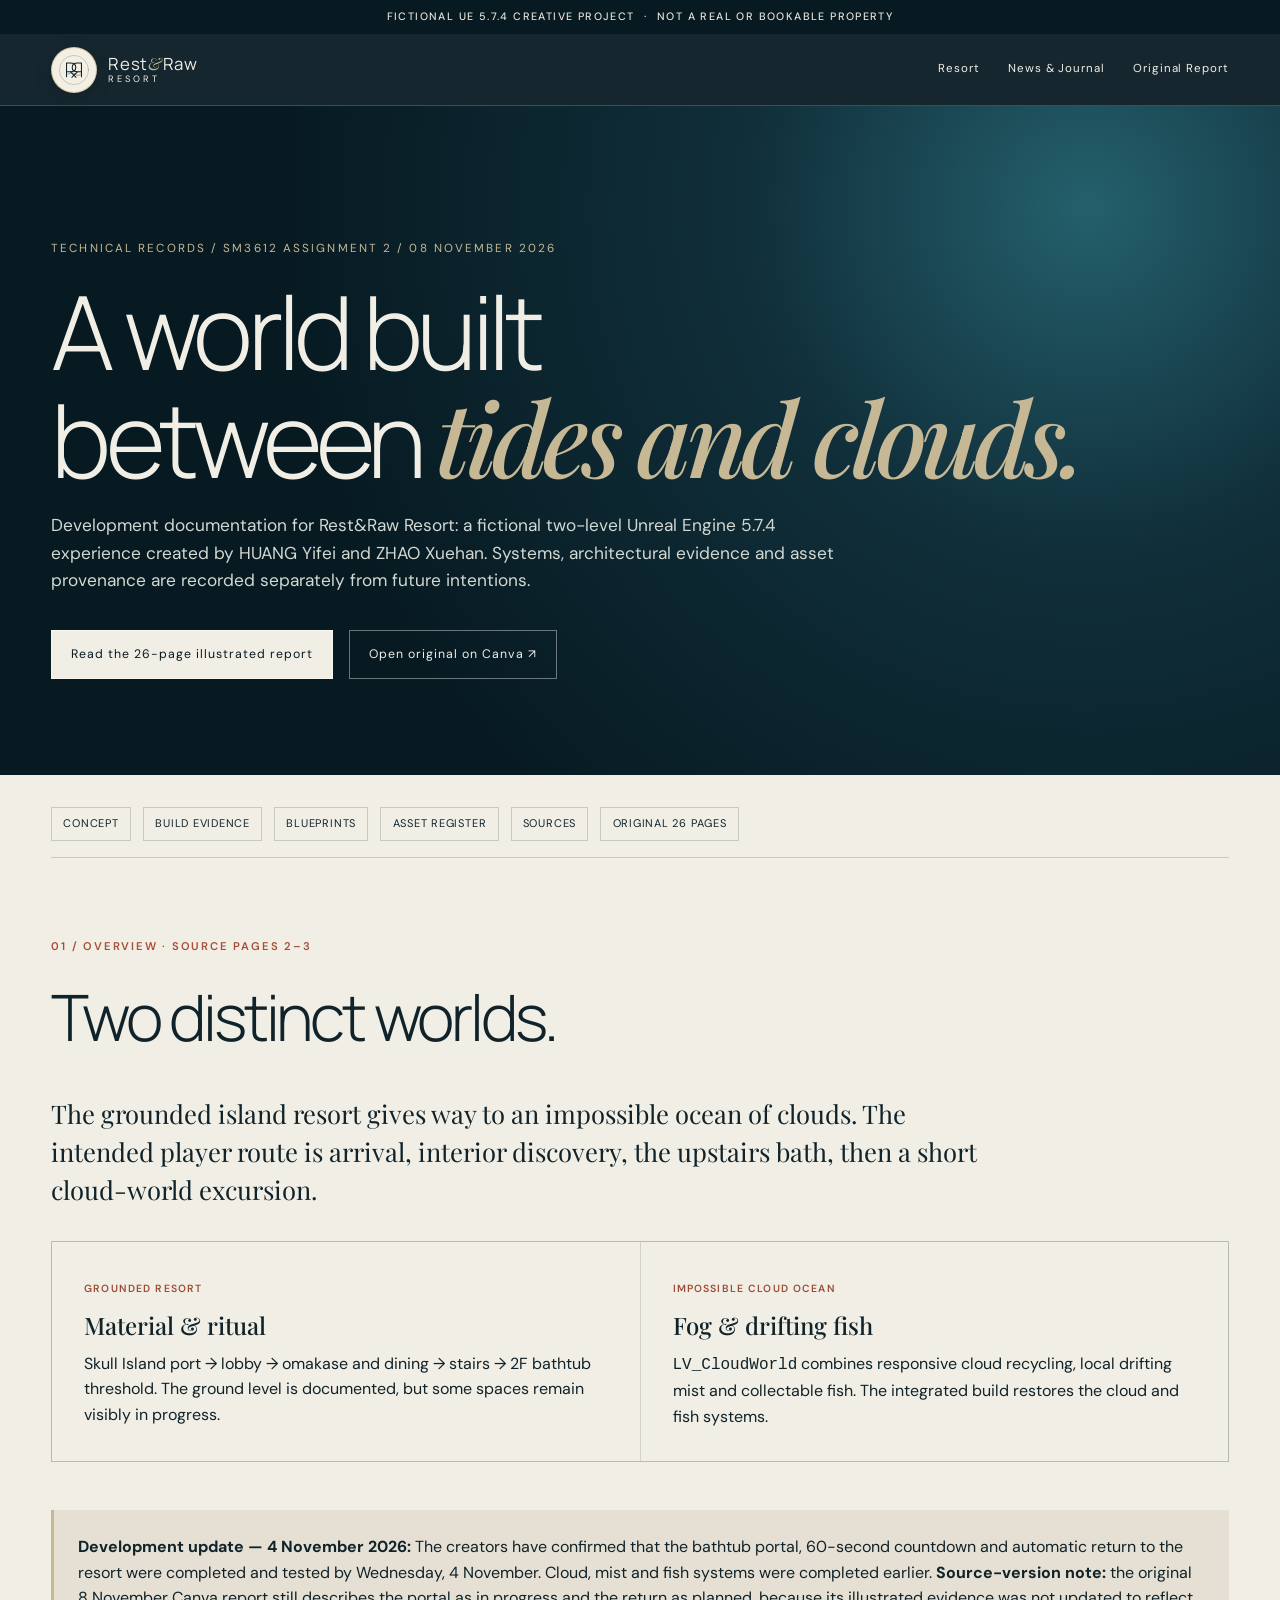
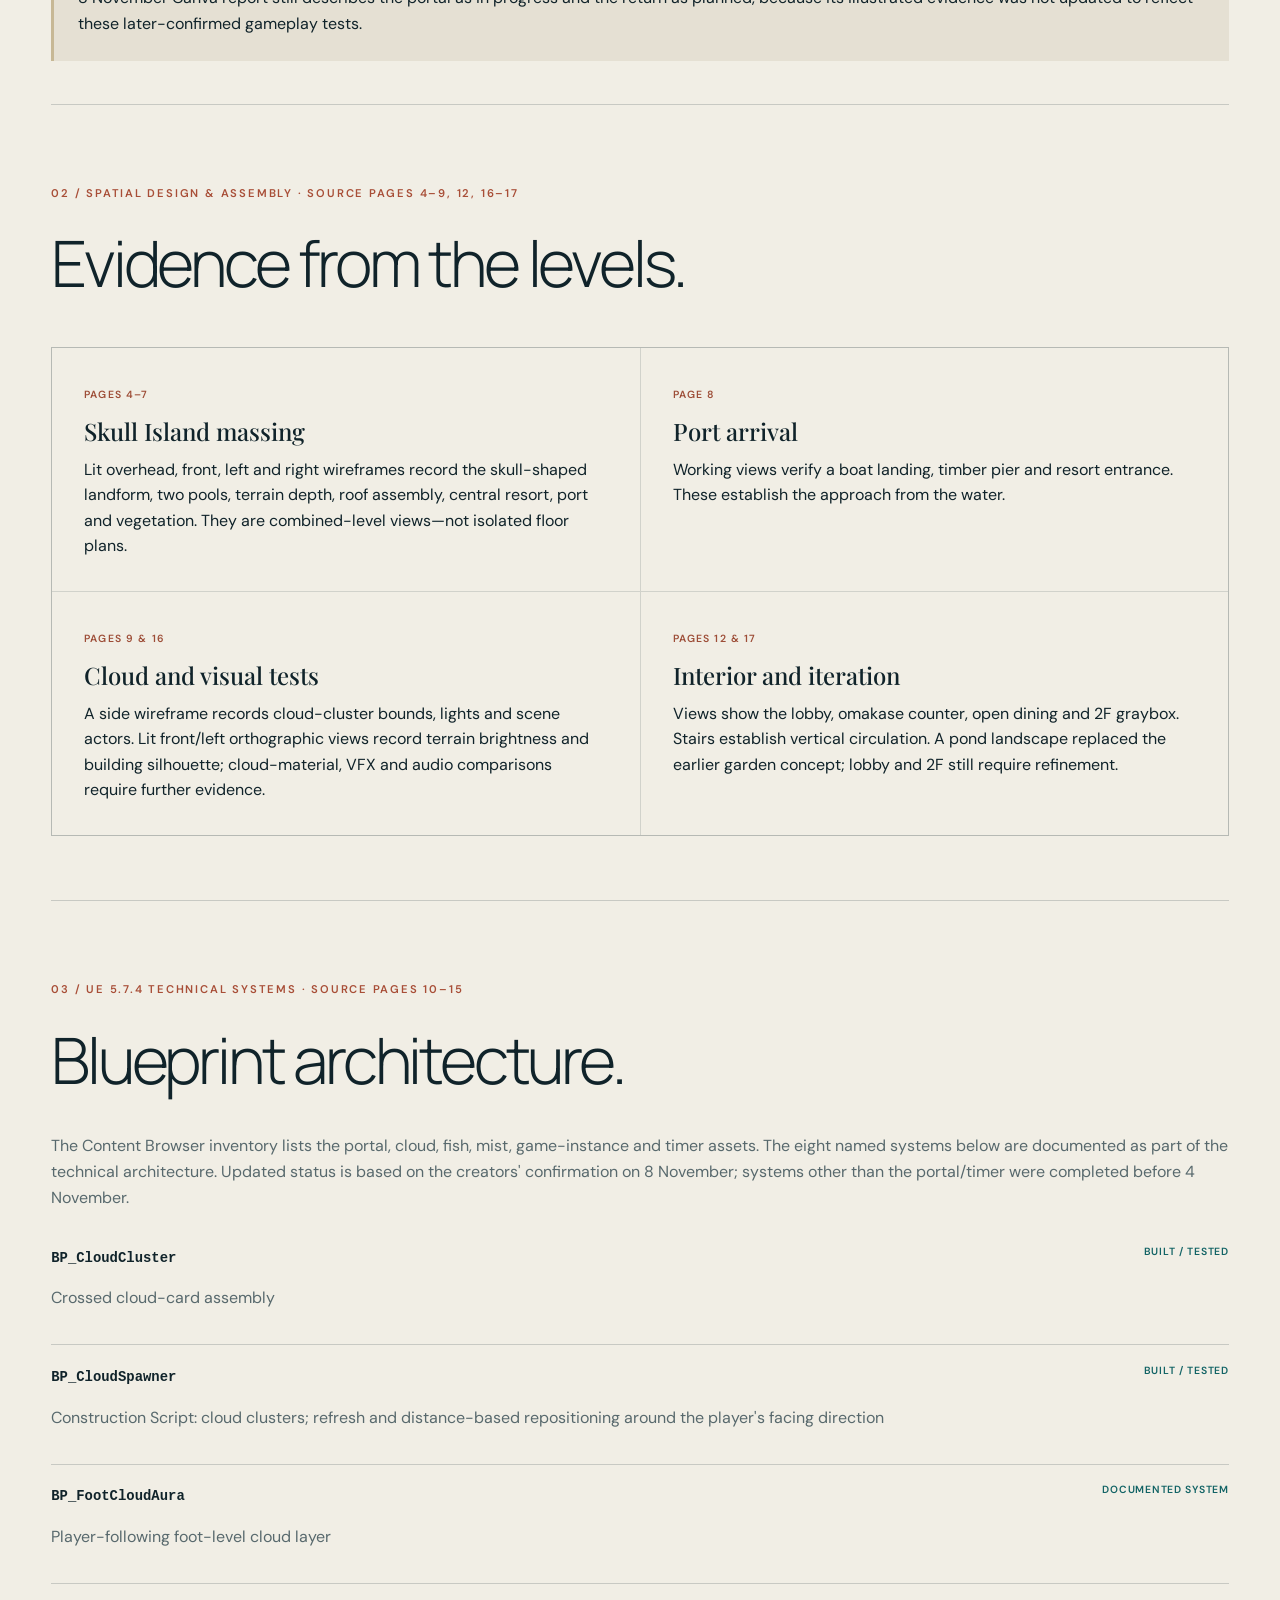
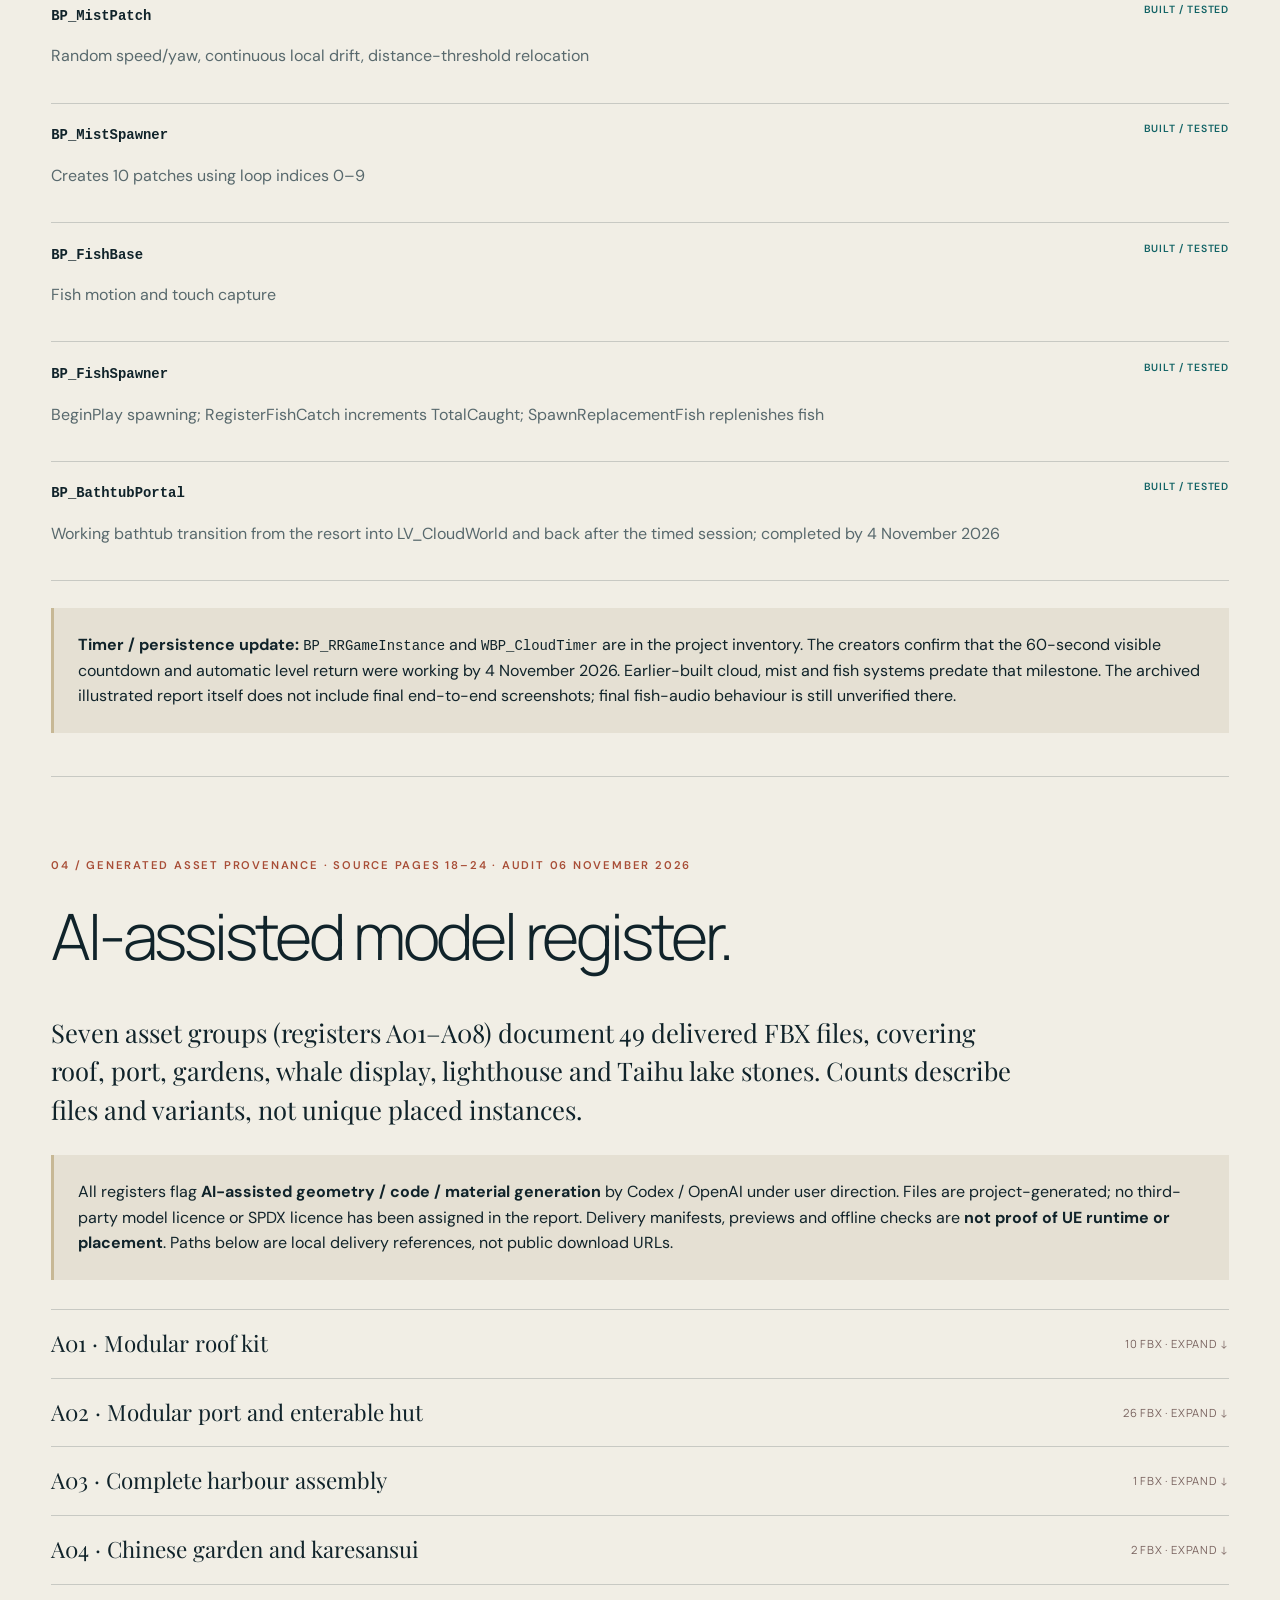
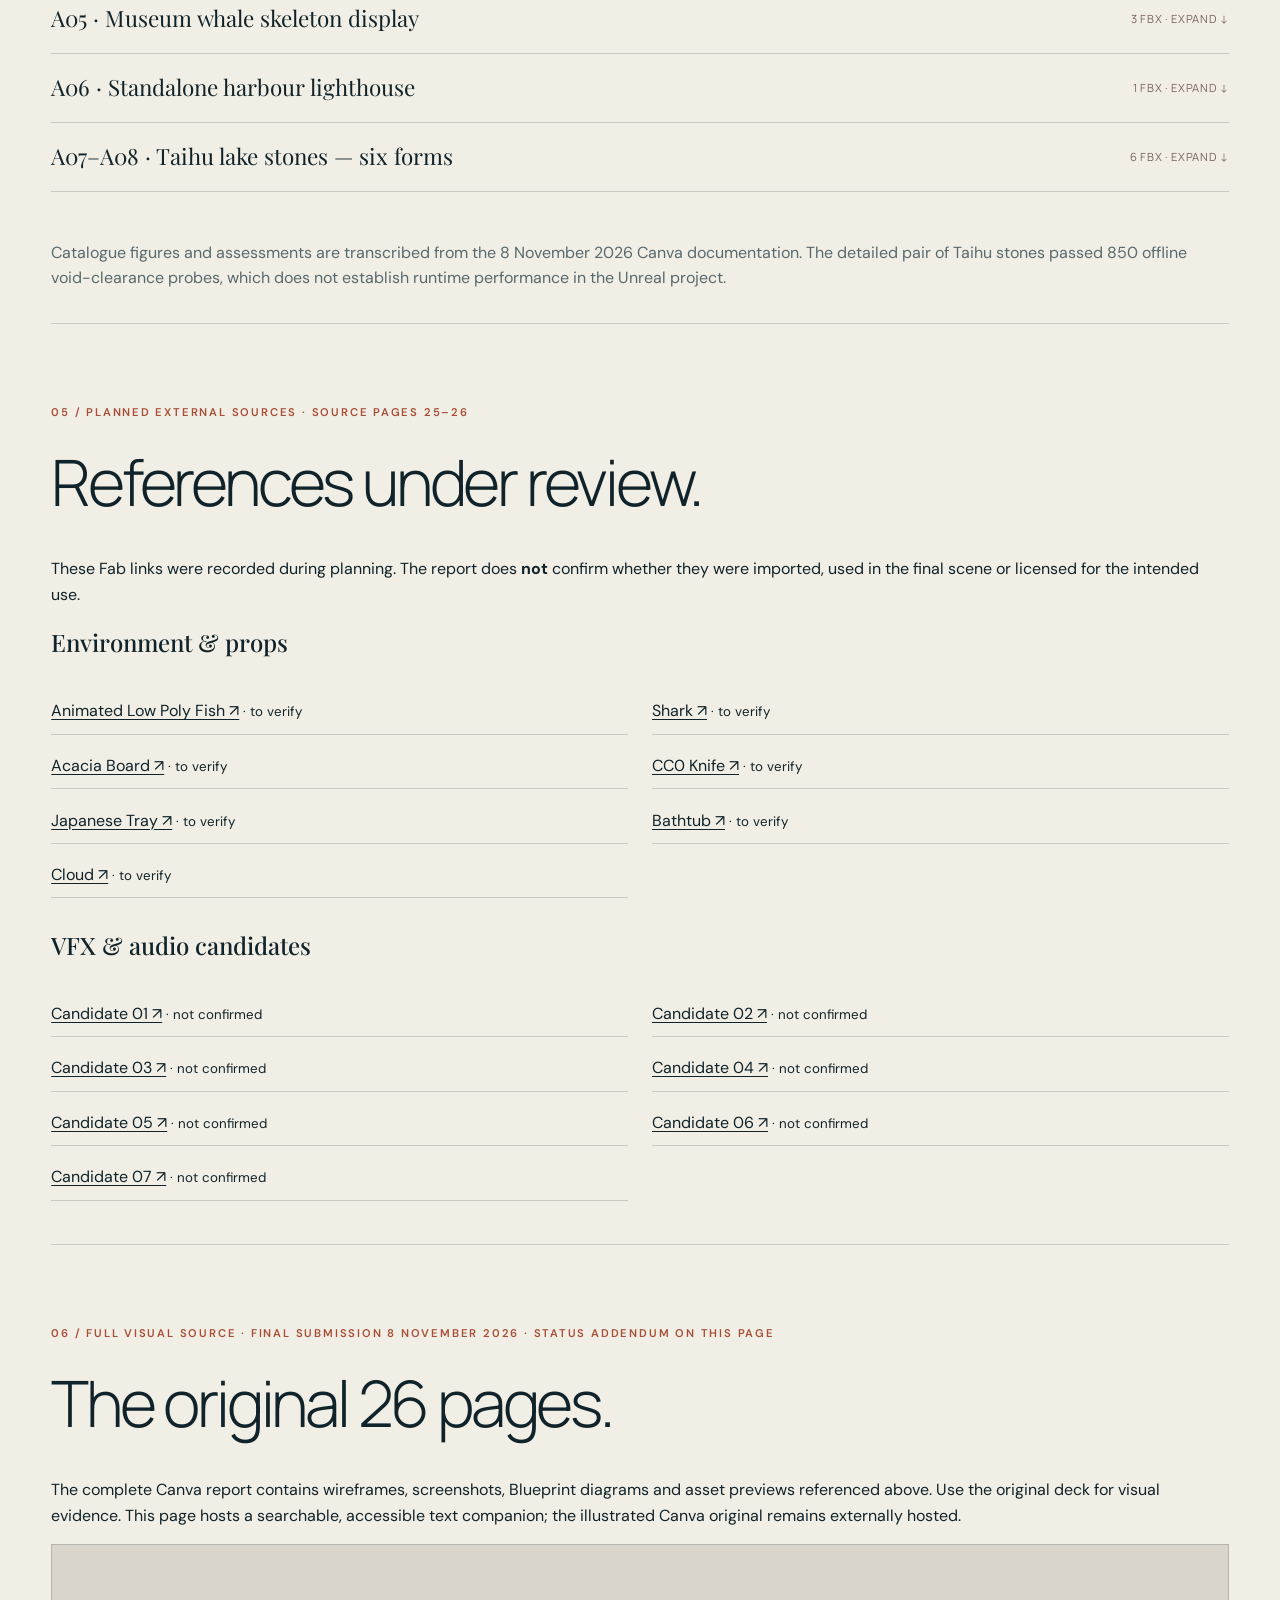
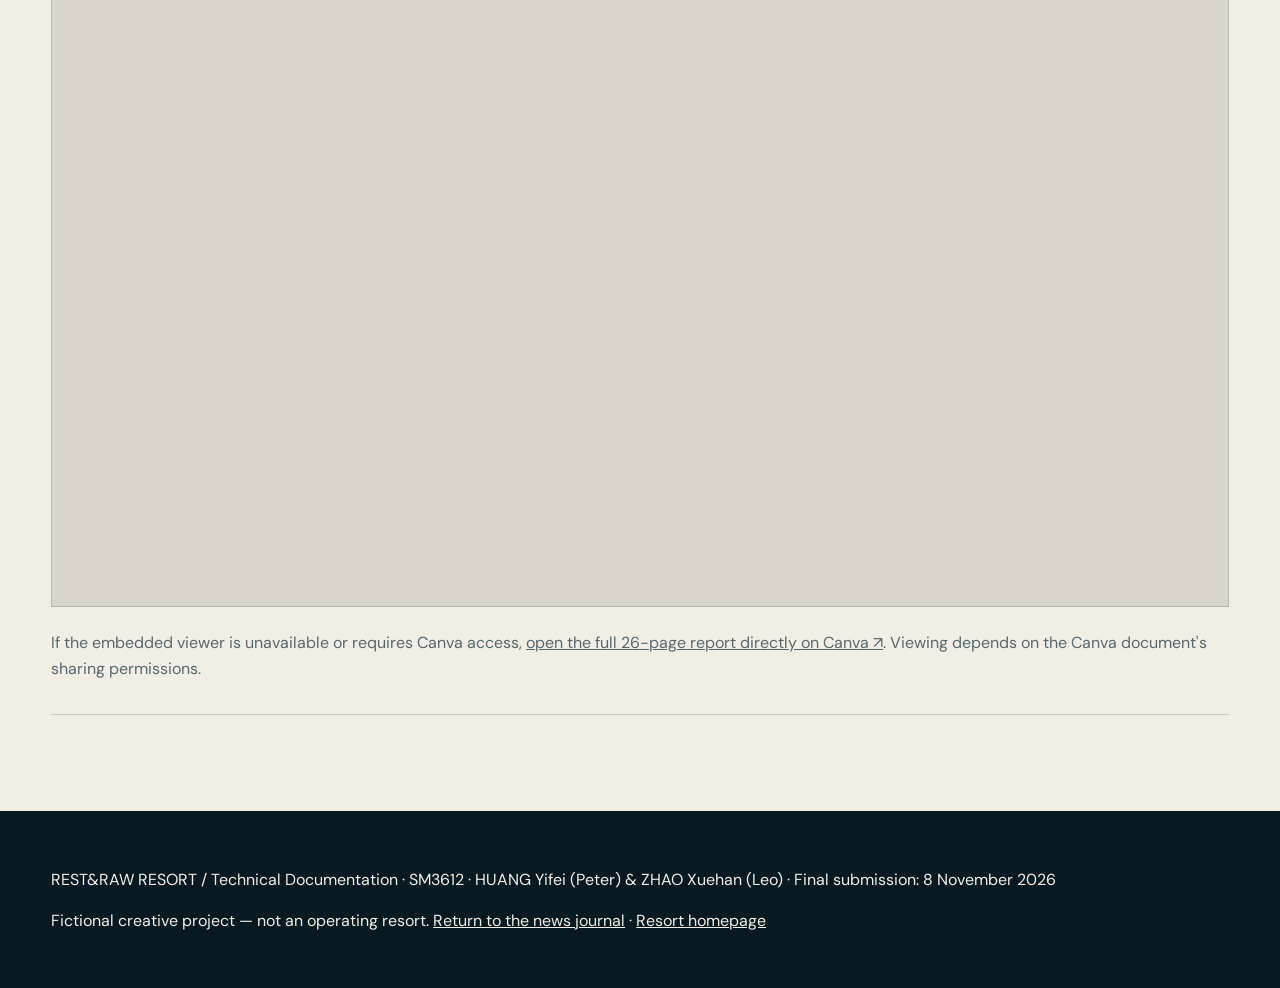
==== commit 009d8cbf: "Clarify 4 Nov completed portal and 60-second return in technical documentation" ====
--- a/documentation.html
+++ b/documentation.html
@@ -80,7 +80,7 @@
      <div class="doc-card"><span class="doc-tag">Grounded resort</span><h3>Material &amp; ritual</h3><p>Skull Island port → lobby → omakase and dining → stairs → 2F bathtub threshold. The ground level is documented, but some spaces remain visibly in progress.</p></div>
      <div class="doc-card"><span class="doc-tag">Impossible cloud ocean</span><h3>Fog &amp; drifting fish</h3><p><code>LV_CloudWorld</code> combines responsive cloud recycling, local drifting mist and collectable fish. The integrated build restores the cloud and fish systems.</p></div>
    </div>
-   <div class="doc-note"><strong>Evidence boundary:</strong> The report marks the bathtub portal as <strong>in progress</strong> and the 60-second return as <strong>planned</strong>. The game-instance and timer Blueprint assets appear in the Content Browser, but this report alone does not verify their end-to-end runtime behaviour.</div>
+   <div class="doc-note"><strong>Development update — 4 November 2026:</strong> The creators have confirmed that the bathtub portal, 60-second countdown and automatic return to the resort were completed and tested by Wednesday, 4 November. Cloud, mist and fish systems were completed earlier. <strong>Source-version note:</strong> the original 8 November Canva report still describes the portal as in progress and the return as planned, because its illustrated evidence was not updated to reflect these later-confirmed gameplay tests.</div>
   </section>
   <section id="architecture" class="doc-section">
    <span class="doc-label">02 / Spatial design &amp; assembly · Source pages 4–9, 12, 16–17</span><h2>Evidence from the levels.</h2>
@@ -93,7 +93,7 @@
   </section>
   <section id="blueprints" class="doc-section">
     <span class="doc-label">03 / UE 5.7.4 technical systems · Source pages 10–15</span><h2>Blueprint architecture.</h2>
-    <p class="doc-muted">The Content Browser inventory lists the portal, cloud, fish, mist, game-instance and timer assets. The eight named systems below are documented as part of the technical architecture.</p>
+    <p class="doc-muted">The Content Browser inventory lists the portal, cloud, fish, mist, game-instance and timer assets. The eight named systems below are documented as part of the technical architecture. Updated status is based on the creators' confirmation on 8 November; systems other than the portal/timer were completed before 4 November.</p>
     <div class="doc-system"><div><strong><code>BP_CloudCluster</code></strong><p class="doc-muted">Crossed cloud-card assembly</p></div><span class="doc-status ">Built / tested</span></div>
 <div class="doc-system"><div><strong><code>BP_CloudSpawner</code></strong><p class="doc-muted">Construction Script: cloud clusters; refresh and distance-based repositioning around the player&#39;s facing direction</p></div><span class="doc-status ">Built / tested</span></div>
 <div class="doc-system"><div><strong><code>BP_FootCloudAura</code></strong><p class="doc-muted">Player-following foot-level cloud layer</p></div><span class="doc-status ">Documented system</span></div>
@@ -101,8 +101,8 @@
 <div class="doc-system"><div><strong><code>BP_MistSpawner</code></strong><p class="doc-muted">Creates 10 patches using loop indices 0–9</p></div><span class="doc-status ">Built / tested</span></div>
 <div class="doc-system"><div><strong><code>BP_FishBase</code></strong><p class="doc-muted">Fish motion and touch capture</p></div><span class="doc-status ">Built / tested</span></div>
 <div class="doc-system"><div><strong><code>BP_FishSpawner</code></strong><p class="doc-muted">BeginPlay spawning; RegisterFishCatch increments TotalCaught; SpawnReplacementFish replenishes fish</p></div><span class="doc-status ">Built / tested</span></div>
-<div class="doc-system"><div><strong><code>BP_BathtubPortal</code></strong><p class="doc-muted">Intended transition/return connection between resort and cloud map</p></div><span class="doc-status pending">In progress</span></div>
-    <div class="doc-note"><strong>Timer / persistence:</strong> <code>BP_RRGameInstance</code> and <code>WBP_CloudTimer</code> are present in the documented inventory. The report does not show evidence sufficient to classify the 60-second return as tested. Likewise, final spatial-audio behaviour is not confirmed by the report.</div>
+<div class="doc-system"><div><strong><code>BP_BathtubPortal</code></strong><p class="doc-muted">Working bathtub transition from the resort into LV_CloudWorld and back after the timed session; completed by 4 November 2026</p></div><span class="doc-status">Built / tested</span></div>
+    <div class="doc-note"><strong>Timer / persistence update:</strong> <code>BP_RRGameInstance</code> and <code>WBP_CloudTimer</code> are in the project inventory. The creators confirm that the 60-second visible countdown and automatic level return were working by 4 November 2026. Earlier-built cloud, mist and fish systems predate that milestone. The archived illustrated report itself does not include final end-to-end screenshots; final fish-audio behaviour is still unverified there.</div>
   </section>
   <section id="asset-register" class="doc-section">
     <span class="doc-label">04 / Generated asset provenance · Source pages 18–24 · Audit 06 November 2026</span><h2>AI-assisted model register.</h2>
@@ -126,7 +126,7 @@
     <h3>VFX &amp; audio candidates</h3><ul class="doc-links"><li><a href="https://www.fab.com/listings/d0fe50c4-6ebe-40d5-b78a-56960832f49e" target="_blank" rel="noopener noreferrer">Candidate 01 ↗</a> <small>· not confirmed</small></li><li><a href="https://www.fab.com/listings/2b923e61-b02d-4cc9-bd0b-b067c9e6056e" target="_blank" rel="noopener noreferrer">Candidate 02 ↗</a> <small>· not confirmed</small></li><li><a href="https://www.fab.com/listings/c00b1073-0f0b-42be-a049-fc4c22d0243f" target="_blank" rel="noopener noreferrer">Candidate 03 ↗</a> <small>· not confirmed</small></li><li><a href="https://www.fab.com/listings/875e3bdb-8e39-444a-94c1-12c4cf1f2ac9" target="_blank" rel="noopener noreferrer">Candidate 04 ↗</a> <small>· not confirmed</small></li><li><a href="https://www.fab.com/listings/41e52f11-7620-464b-b0d6-490260eec914" target="_blank" rel="noopener noreferrer">Candidate 05 ↗</a> <small>· not confirmed</small></li><li><a href="https://www.fab.com/listings/4e6897fd-1073-4875-b896-51477ab7f175" target="_blank" rel="noopener noreferrer">Candidate 06 ↗</a> <small>· not confirmed</small></li><li><a href="https://www.fab.com/listings/8b531a0f-4b55-442c-99a8-aec7c94449a6" target="_blank" rel="noopener noreferrer">Candidate 07 ↗</a> <small>· not confirmed</small></li></ul>
   </section>
   <section id="source" class="doc-section">
-    <span class="doc-label">06 / Full visual source · Final submission 8 November 2026</span><h2>The original 26 pages.</h2>
+    <span class="doc-label">06 / Full visual source · Final submission 8 November 2026 · Status addendum on this page</span><h2>The original 26 pages.</h2>
     <p>The complete Canva report contains wireframes, screenshots, Blueprint diagrams and asset previews referenced above. Use the original deck for visual evidence. This page hosts a searchable, accessible text companion; the illustrated Canva original remains externally hosted.</p>
     <iframe class="doc-embed" title="Rest and Raw Resort technical documentation — 26-page Canva presentation" loading="lazy" src="https://www.canva.com/design/DAHaPzoWR0w/view?embed" allowfullscreen></iframe>
     <p class="doc-footnote">If the embedded viewer is unavailable or requires Canva access, <a href="https://www.canva.com/d/Az1NH0qhPV_I26n" target="_blank" rel="noopener noreferrer"><u>open the full 26-page report directly on Canva ↗</u></a>. Viewing depends on the Canva document's sharing permissions.</p>
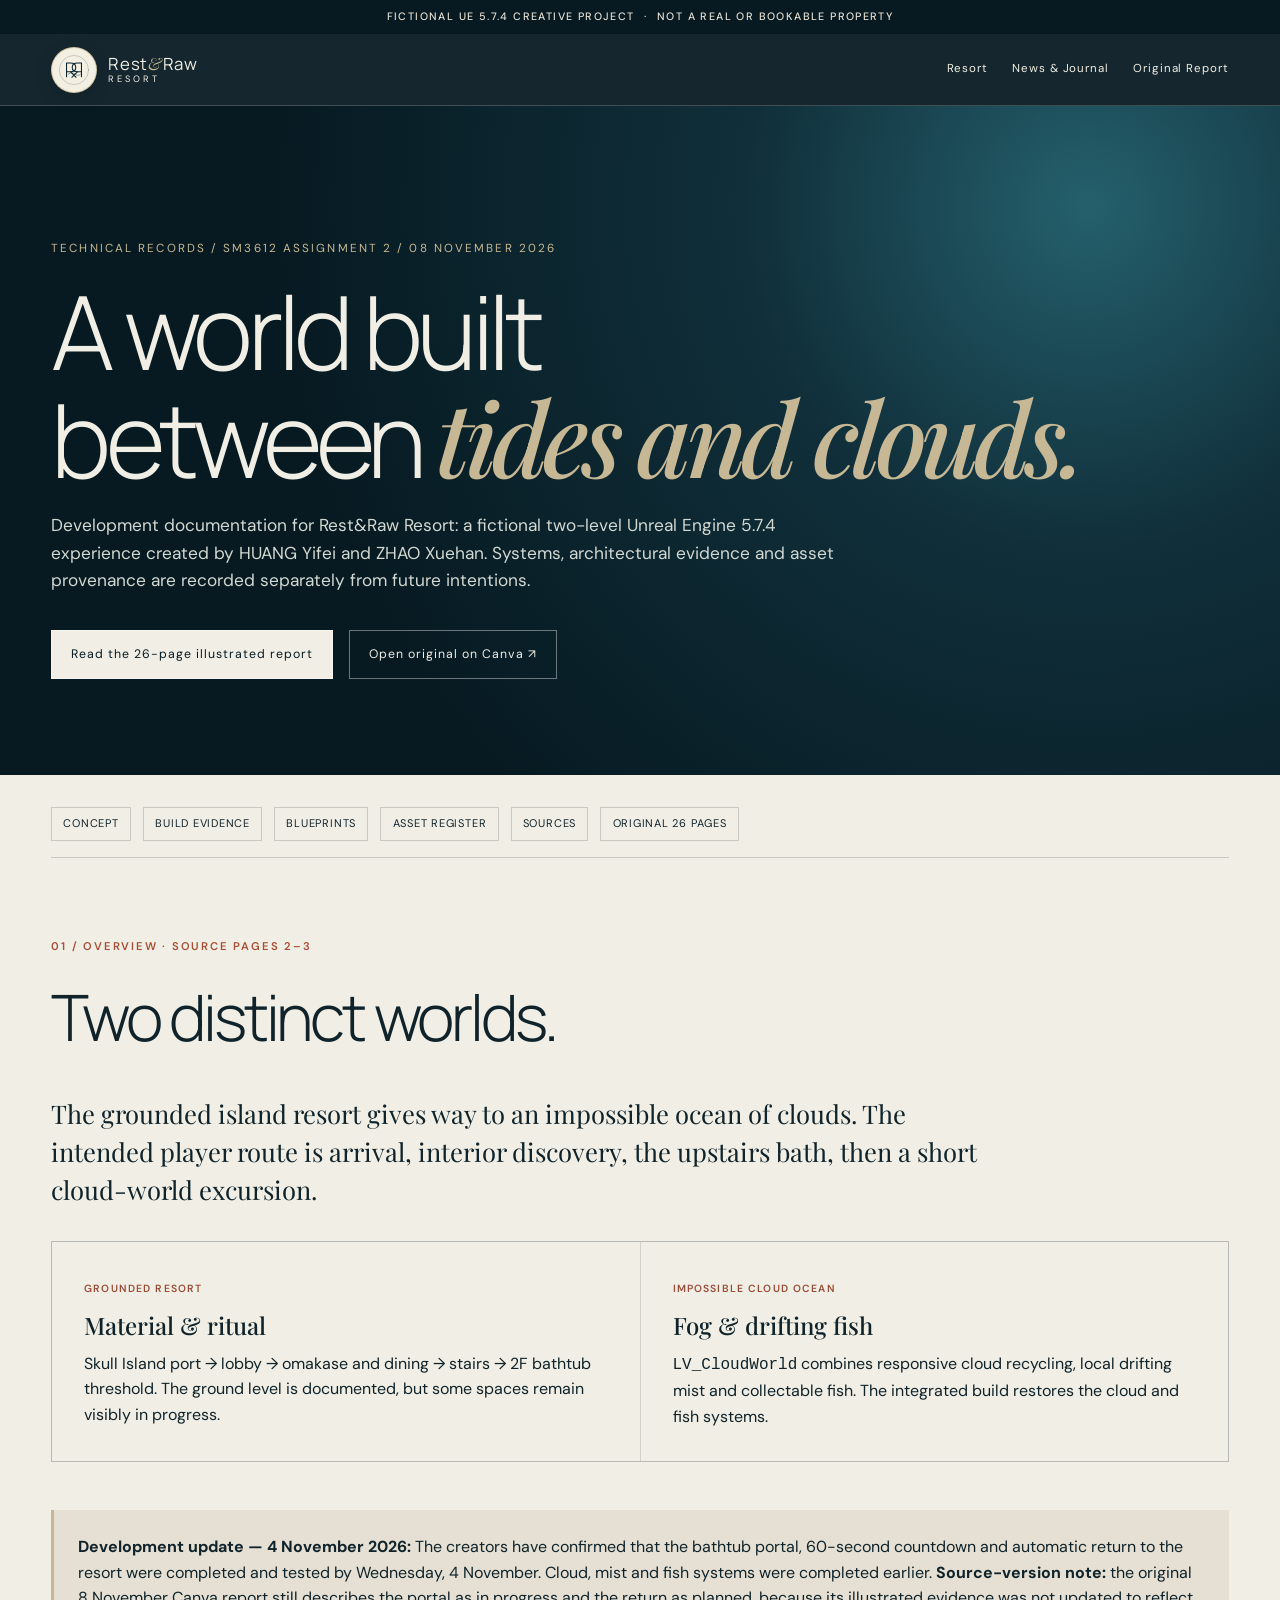
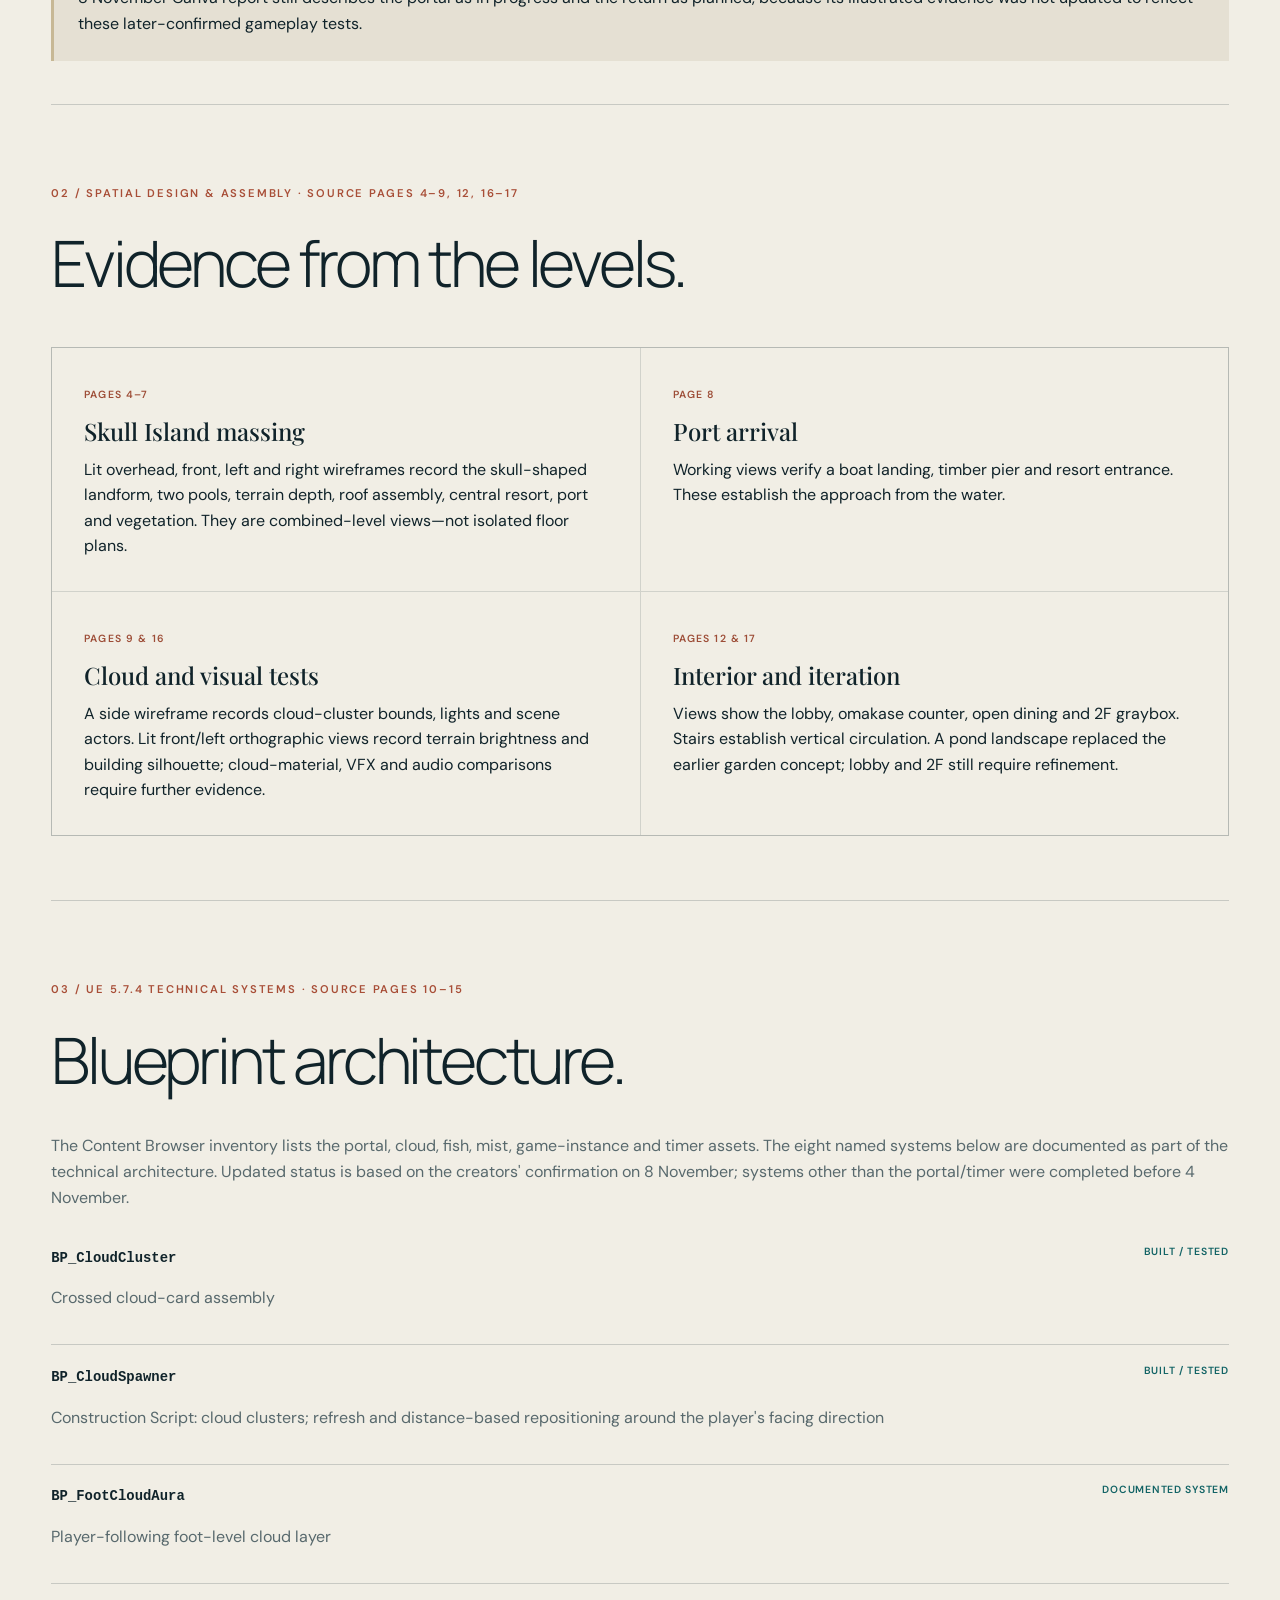
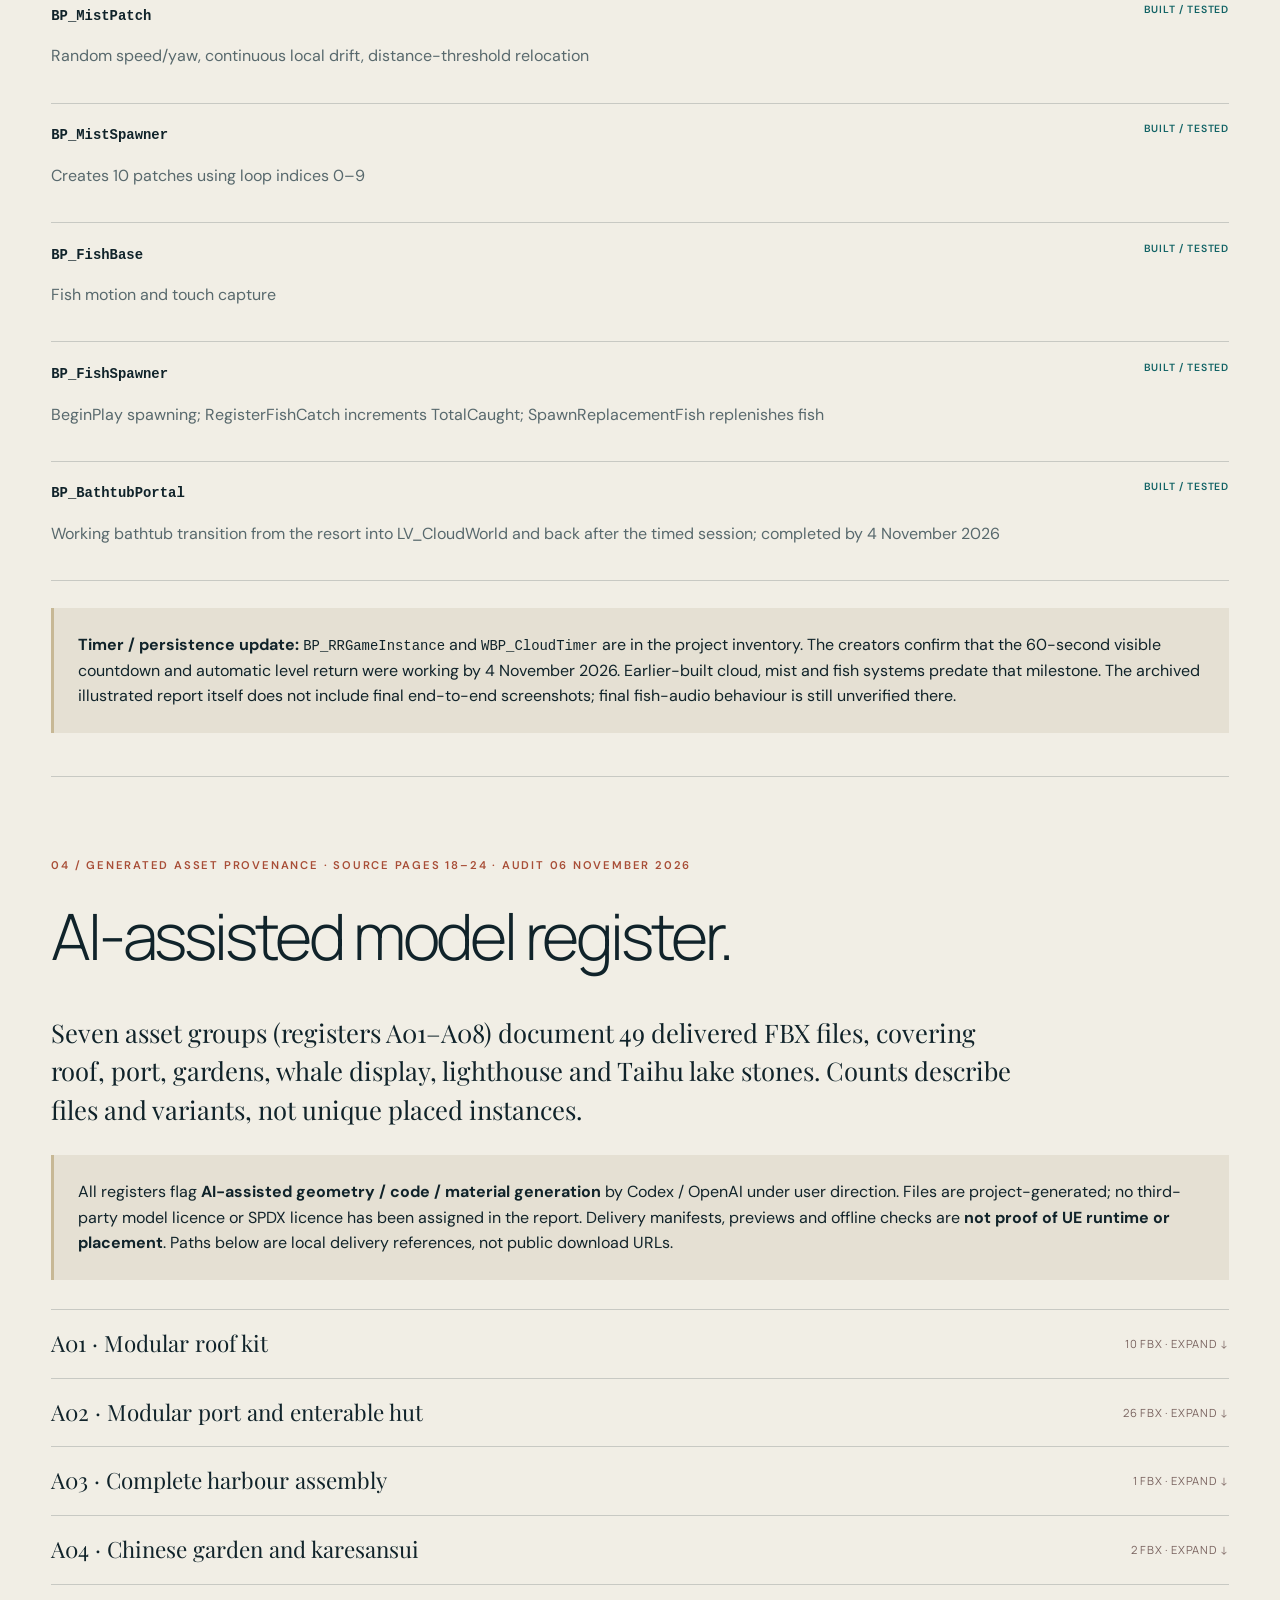
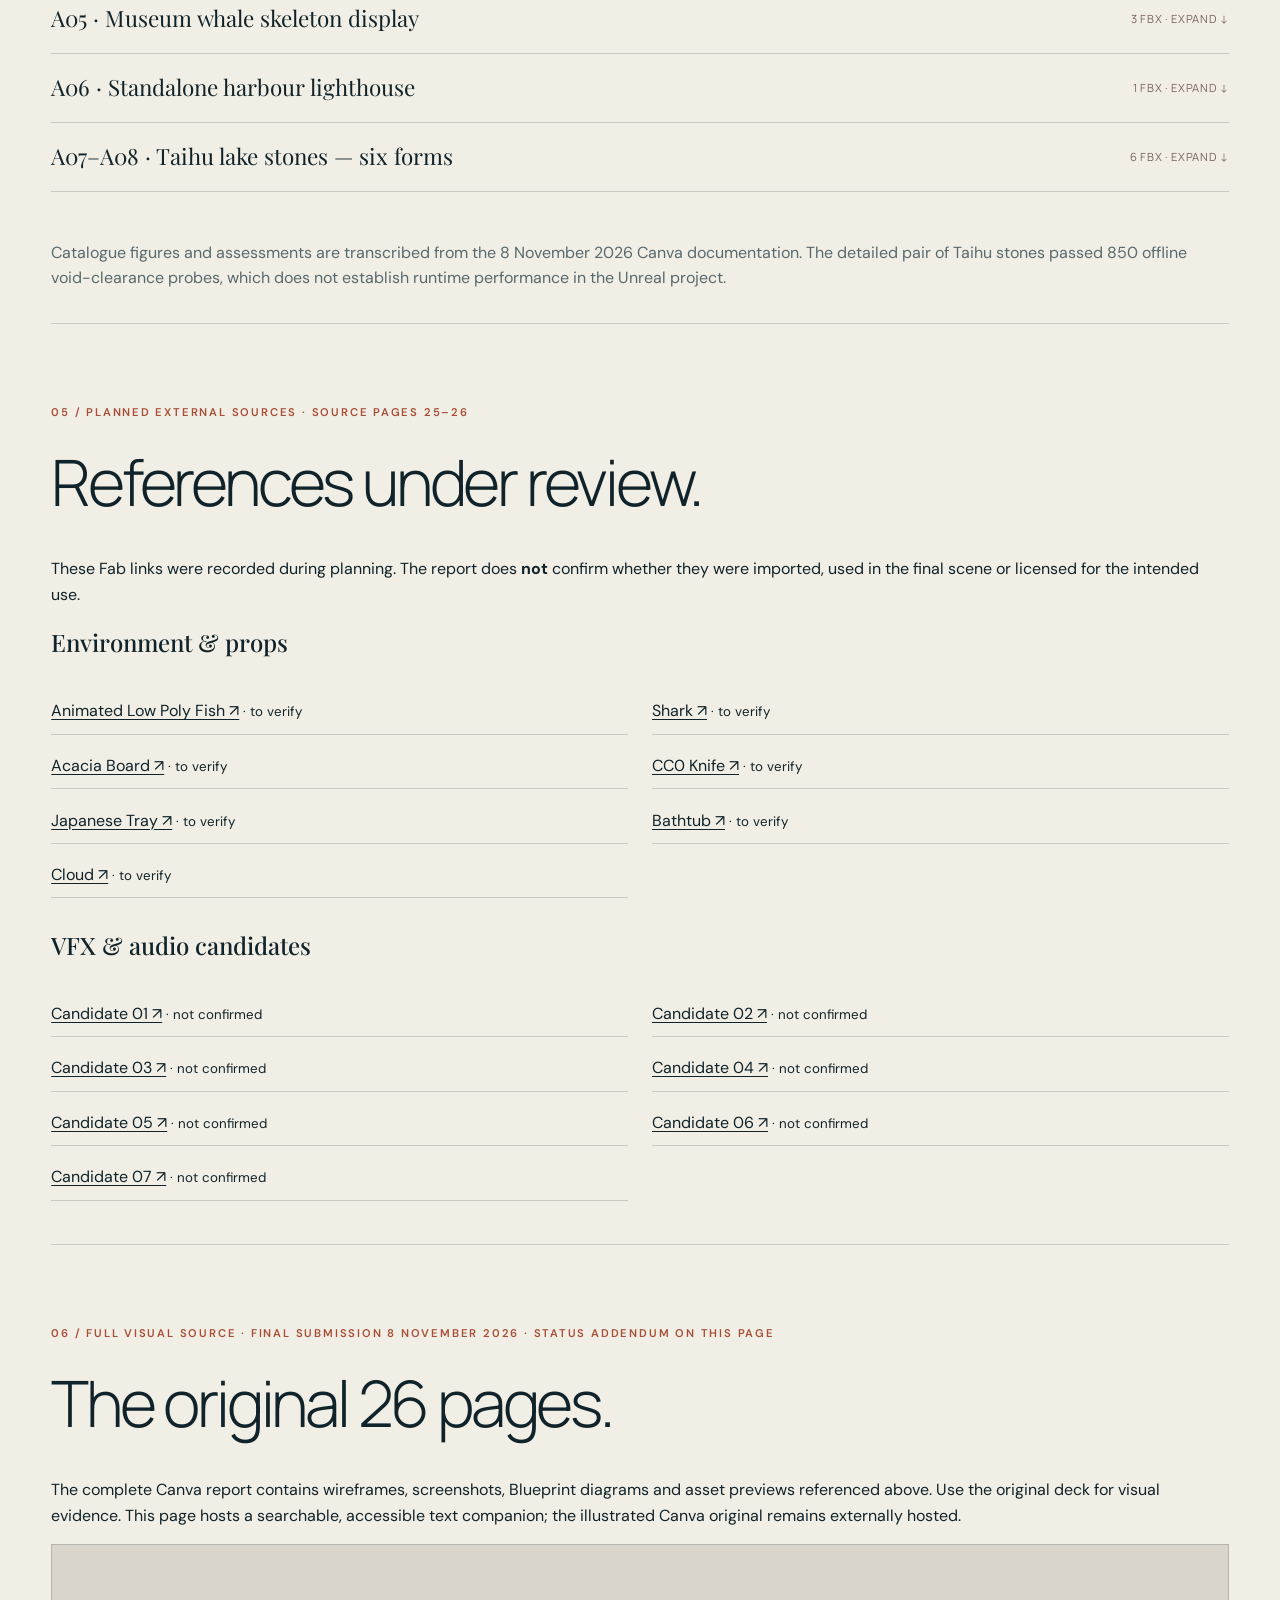
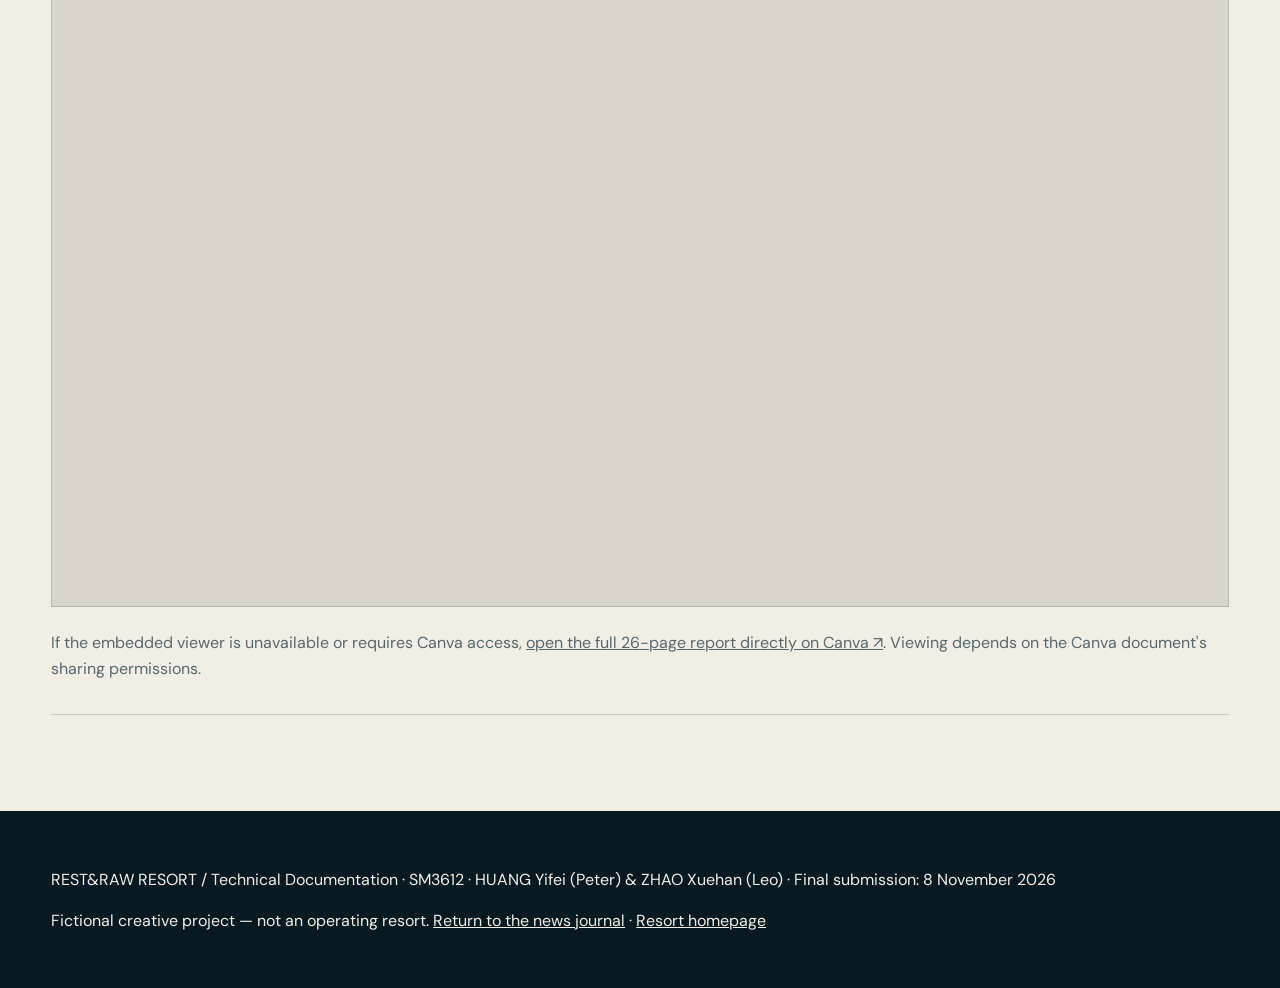
==== commit 24b44a32: "Make illustrated Canva viewer token-aware and improve documentation navigation on mobile" ====
--- a/documentation.html
+++ b/documentation.html
@@ -51,6 +51,10 @@
     .doc-links li{border-bottom:1px solid var(--line);padding:.6rem 0}
     .doc-links a{text-decoration:underline;text-underline-offset:3px;overflow-wrap:anywhere}
     .doc-embed{aspect-ratio:16/9;width:100%;border:1px solid var(--line);background:#d9d5cb}
+    .doc-nav{display:flex;flex-direction:row;align-items:center;justify-content:flex-end;gap:1.5rem}
+    .doc-nav a{white-space:nowrap}
+    @media(max-width:820px){.site-header .doc-nav{display:flex;flex-direction:row;align-items:center;justify-content:flex-end;gap:.7rem;width:auto;inset:auto}.site-header .doc-nav a{font-family:var(--display);font-size:.7rem;width:auto;padding:.3rem 0;border:0;letter-spacing:0}}
+    @media(max-width:560px){.doc-nav a:not(:first-child){display:none}}
     .doc-end{background:var(--deep);color:var(--paper);padding:2.5rem var(--page-pad)}
     .doc-end a{text-decoration:underline}
     @media(max-width:820px){.doc-hero{padding:6rem var(--page-pad) 3rem}.doc-grid,.doc-links{grid-template-columns:1fr}.doc-asset summary{align-items:flex-start;flex-direction:column}.doc-file-table{font-size:.78rem}.doc-content{width:calc(100% - 2 * var(--page-pad))}}
@@ -61,7 +65,7 @@
  <div class="project-notice" role="note"><span>Fictional UE 5.7.4 creative project</span><span aria-hidden="true">·</span><span>Not a real or bookable property</span></div>
  <header class="site-header is-fixed" style="position:relative;top:0">
    <a class="brand" href="index.html#home" aria-label="Rest and Raw Resort home"><img src="assets/rr-mark.svg" alt="" width="44" height="44"><span class="brand-wordmark">Rest<span>&amp;</span>Raw</span><span class="brand-descriptor">Resort</span></a>
-   <nav class="primary-nav" aria-label="Site navigation" style="position:static;opacity:1;pointer-events:auto;transform:none;padding:0;background:transparent">
+   <nav class="primary-nav doc-nav" aria-label="Site navigation" style="position:static;opacity:1;pointer-events:auto;transform:none;padding:0;background:transparent">
       <a href="index.html#story">Resort</a><a href="index.html#journal">News &amp; Journal</a><a href="#source">Original Report</a>
    </nav>
  </header>
@@ -128,7 +132,7 @@
   <section id="source" class="doc-section">
     <span class="doc-label">06 / Full visual source · Final submission 8 November 2026 · Status addendum on this page</span><h2>The original 26 pages.</h2>
     <p>The complete Canva report contains wireframes, screenshots, Blueprint diagrams and asset previews referenced above. Use the original deck for visual evidence. This page hosts a searchable, accessible text companion; the illustrated Canva original remains externally hosted.</p>
-    <iframe class="doc-embed" title="Rest and Raw Resort technical documentation — 26-page Canva presentation" loading="lazy" src="https://www.canva.com/design/DAHaPzoWR0w/view?embed" allowfullscreen></iframe>
+    <iframe class="doc-embed" title="Rest and Raw Resort technical documentation — 26-page Canva presentation" loading="lazy" src="https://www.canva.com/design/DAHaPzoWR0w/VHZSDkGVVdAYYxMTP7DsIA/view?embed" allowfullscreen></iframe>
     <p class="doc-footnote">If the embedded viewer is unavailable or requires Canva access, <a href="https://www.canva.com/d/Az1NH0qhPV_I26n" target="_blank" rel="noopener noreferrer"><u>open the full 26-page report directly on Canva ↗</u></a>. Viewing depends on the Canva document's sharing permissions.</p>
   </section>
  </div></main>
